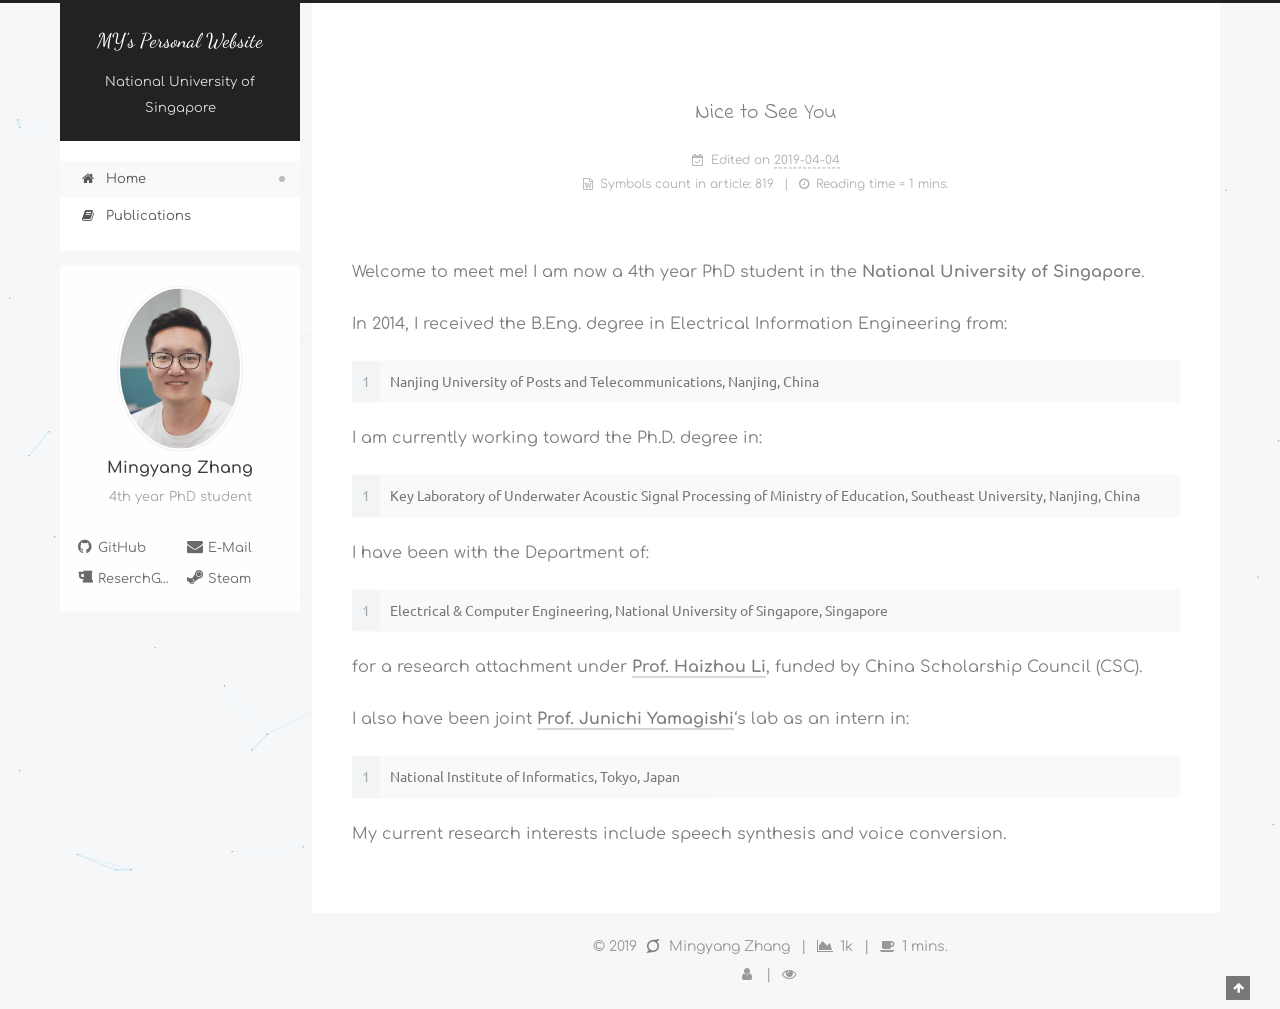
==== index.html @ e7b86629 "Site updated: 2019-04-04 10:46:39" ====
<!DOCTYPE html>












  


<html class="theme-next pisces use-motion" lang="en">
<head><meta name="generator" content="Hexo 3.8.0">
  <meta charset="UTF-8">
<meta http-equiv="X-UA-Compatible" content="IE=edge">
<meta name="viewport" content="width=device-width, initial-scale=1, maximum-scale=2">
<meta name="theme-color" content="#222">





















  
  
  
  

  
    
    
  

  
    
      
    

    
  

  

  
    
      
    

    
  

  
    
      
    

    
  

  
    
    
    <link rel="stylesheet" href="//fonts.googleapis.com/css?family=Comfortaa:300,300italic,400,400italic,700,700italic|Indie Flower:300,300italic,400,400italic,700,700italic|Dancing Script:300,300italic,400,400italic,700,700italic|Ubuntu:300,300italic,400,400italic,700,700italic&subset=latin,latin-ext">
  






<link rel="stylesheet" href="/lib/font-awesome/css/font-awesome.min.css?v=4.6.2">

<link rel="stylesheet" href="/css/main.css?v=7.1.0">


  <link rel="apple-touch-icon" sizes="180x180" href="/images/apple-touch-icon.png?v=7.1.0">


  <link rel="icon" type="image/png" sizes="32x32" href="/images/favicon-32x32.png?v=7.1.0">


  <link rel="icon" type="image/png" sizes="16x16" href="/images/favicon-16x16.png?v=7.1.0">


  <link rel="mask-icon" href="/images/safari-pinned-tab.svg?v=7.1.0" color="#222">


  <link rel="manifest" href="/images/site.webmanifest">


  <meta name="msapplication-config" content="/images/browserconfig.xml">





<script id="hexo.configurations">
  var NexT = window.NexT || {};
  var CONFIG = {
    root: '/',
    scheme: 'Pisces',
    version: '7.1.0',
    sidebar: {"position":"left","display":"post","offset":12,"onmobile":false,"dimmer":false},
    back2top: true,
    back2top_sidebar: false,
    fancybox: false,
    fastclick: false,
    lazyload: false,
    tabs: true,
    motion: {"enable":true,"async":false,"transition":{"post_block":"fadeIn","post_header":"slideDownIn","post_body":"slideDownIn","coll_header":"slideLeftIn","sidebar":"slideUpIn"}},
    algolia: {
      applicationID: '',
      apiKey: '',
      indexName: '',
      hits: {"per_page":10},
      labels: {"input_placeholder":"Search for Posts","hits_empty":"We didn't find any results for the search: ${query}","hits_stats":"${hits} results found in ${time} ms"}
    }
  };
</script>


  




  <meta name="description" content="4th year PhD student">
<meta property="og:type" content="website">
<meta property="og:title" content="MY&#39;s Personal Website">
<meta property="og:url" content="http://yoursite.com/index.html">
<meta property="og:site_name" content="MY&#39;s Personal Website">
<meta property="og:description" content="4th year PhD student">
<meta property="og:locale" content="en">
<meta name="twitter:card" content="summary">
<meta name="twitter:title" content="MY&#39;s Personal Website">
<meta name="twitter:description" content="4th year PhD student">





  
  
  <link rel="canonical" href="http://yoursite.com/">



<script id="page.configurations">
  CONFIG.page = {
    sidebar: "",
  };
</script>

  <title>MY's Personal Website</title>
  












  <noscript>
  <style>
  .use-motion .motion-element,
  .use-motion .brand,
  .use-motion .menu-item,
  .sidebar-inner,
  .use-motion .post-block,
  .use-motion .pagination,
  .use-motion .comments,
  .use-motion .post-header,
  .use-motion .post-body,
  .use-motion .collection-title { opacity: initial; }

  .use-motion .logo,
  .use-motion .site-title,
  .use-motion .site-subtitle {
    opacity: initial;
    top: initial;
  }

  .use-motion .logo-line-before i { left: initial; }
  .use-motion .logo-line-after i { right: initial; }
  </style>
</noscript>

</head>

<body itemscope itemtype="http://schema.org/WebPage" lang="en">

  
  
    
  

  <div class="container sidebar-position-left 
  page-home">
    <div class="headband"></div>

    <header id="header" class="header" itemscope itemtype="http://schema.org/WPHeader">
      <div class="header-inner"><div class="site-brand-wrapper">
  <div class="site-meta">
    

    <div class="custom-logo-site-title">
      <a href="/" class="brand" rel="start">
        <span class="logo-line-before"><i></i></span>
        <span class="site-title">MY's Personal Website</span>
        <span class="logo-line-after"><i></i></span>
      </a>
    </div>
    
      
        <p class="site-subtitle">National University of Singapore</p>
      
    
    
  </div>

  <div class="site-nav-toggle">
    <button aria-label="Toggle navigation bar">
      <span class="btn-bar"></span>
      <span class="btn-bar"></span>
      <span class="btn-bar"></span>
    </button>
  </div>
</div>



<nav class="site-nav">
  
    <ul id="menu" class="menu">
      
        
        
        
          
          <li class="menu-item menu-item-home menu-item-active">

    
    
    
      
    

    

    <a href="/" rel="section"><i class="menu-item-icon fa fa-fw fa-home"></i> <br>Home</a>

  </li>
        
        
        
          
          <li class="menu-item menu-item-publications">

    
    
    
      
    

    

    <a href="/publications/" rel="section"><i class="menu-item-icon fa fa-fw fa-book"></i> <br>Publications</a>

  </li>

      
      
    </ul>
  

  

  
</nav>



  



</div>
    </header>

    


    <main id="main" class="main">
      <div class="main-inner">
        <div class="content-wrap">
          
            

          
          <div id="content" class="content">
            
  <section id="posts" class="posts-expand">
    
      

  

  
  
  

  

  <article class="post post-type-normal" itemscope itemtype="http://schema.org/Article">
  
  
  
  <div class="post-block">
    <link itemprop="mainEntityOfPage" href="http://yoursite.com/2019/04/03/hello-world/">

    <span hidden itemprop="author" itemscope itemtype="http://schema.org/Person">
      <meta itemprop="name" content="Mingyang Zhang">
      <meta itemprop="description" content="4th year PhD student">
      <meta itemprop="image" content="/uploads/photo_zhang_mingyang.jpg">
    </span>

    <span hidden itemprop="publisher" itemscope itemtype="http://schema.org/Organization">
      <meta itemprop="name" content="MY's Personal Website">
    </span>

    
      <header class="post-header">

        
        
          <h1 class="post-title" itemprop="name headline">
                
                
                <a href="/2019/04/03/hello-world/" class="post-title-link" itemprop="url">Nice to See You</a>
              
            
          </h1>
        

        <div class="post-meta">
          <span class="post-time">

            
            
            

            

            
              

              
                

                <span class="post-meta-item-icon">
                  <i class="fa fa-calendar-check-o"></i>
                </span>
                
                  <span class="post-meta-item-text">Edited on</span>
                
                <time title="Modified: 2019-04-04 09:35:59" itemprop="dateModified" datetime="2019-04-04T09:35:59+08:00">2019-04-04</time>
              
            
          </span>

          

          
            
            
          

          
          

          

          
            <div class="post-symbolscount">
              

              
                <span class="post-meta-item-icon">
                  <i class="fa fa-file-word-o"></i>
                </span>
                
                  <span class="post-meta-item-text">Symbols count in article: </span>
                
                <span title="Symbols count in article">819</span>
              

              
                <span class="post-meta-divider">|</span>
              

              
                <span class="post-meta-item-icon">
                  <i class="fa fa-clock-o"></i>
                </span>
                
                  <span class="post-meta-item-text">Reading time &asymp;</span>
                
                <span title="Reading time">1 mins.</span>
              
            </div>
          

          

        </div>
      </header>
    

    
    
    
    <div class="post-body" itemprop="articleBody">

      
      

      
        
          
            <p>Welcome to meet me! I am now a 4th year PhD student in the <strong>National University of Singapore</strong>.</p>
<p>In 2014, I received the B.Eng. degree in Electrical Information Engineering from:<br><figure class="highlight bash"><table><tr><td class="gutter"><pre><span class="line">1</span><br></pre></td><td class="code"><pre><span class="line">Nanjing University of Posts and Telecommunications, Nanjing, China</span><br></pre></td></tr></table></figure></p>
<p>I am currently working toward the Ph.D. degree in:<br><figure class="highlight bash"><table><tr><td class="gutter"><pre><span class="line">1</span><br></pre></td><td class="code"><pre><span class="line">Key Laboratory of Underwater Acoustic Signal Processing of Ministry of Education, Southeast University, Nanjing, China</span><br></pre></td></tr></table></figure></p>
<p>I have been with the Department of:<br><figure class="highlight bash"><table><tr><td class="gutter"><pre><span class="line">1</span><br></pre></td><td class="code"><pre><span class="line">Electrical &amp; Computer Engineering, National University of Singapore, Singapore</span><br></pre></td></tr></table></figure></p>
<p>for a research attachment under <a href="http://www.colips.org/~eleliha/" target="_blank" rel="noopener"><strong>Prof. Haizhou Li</strong></a>, funded by China Scholarship Council (CSC).</p>
<p>I also have been joint <a href="https://researchmap.jp/read0205283" target="_blank" rel="noopener"><strong>Prof. Junichi Yamagishi</strong></a>‘s lab as an intern in:<br><figure class="highlight bash"><table><tr><td class="gutter"><pre><span class="line">1</span><br></pre></td><td class="code"><pre><span class="line">National Institute of Informatics, Tokyo, Japan</span><br></pre></td></tr></table></figure></p>
<p>My current research interests include speech synthesis and voice conversion.</p>

          
        
      
    </div>

    

    
    
    

    

    
      
    
    

    

    <footer class="post-footer">
      

      

      

      
      
        <div class="post-eof"></div>
      
    </footer>
  </div>
  
  
  
  </article>


    
  </section>

  


          </div>
          

        </div>
        
          
  
  <div class="sidebar-toggle">
    <div class="sidebar-toggle-line-wrap">
      <span class="sidebar-toggle-line sidebar-toggle-line-first"></span>
      <span class="sidebar-toggle-line sidebar-toggle-line-middle"></span>
      <span class="sidebar-toggle-line sidebar-toggle-line-last"></span>
    </div>
  </div>

  <aside id="sidebar" class="sidebar">
    <div class="sidebar-inner">

      

      

      <div class="site-overview-wrap sidebar-panel sidebar-panel-active">
        <div class="site-overview">
          <div class="site-author motion-element" itemprop="author" itemscope itemtype="http://schema.org/Person">
            
              <img class="site-author-image" itemprop="image" src="/uploads/photo_zhang_mingyang.jpg" alt="Mingyang Zhang">
            
              <p class="site-author-name" itemprop="name">Mingyang Zhang</p>
              <div class="site-description motion-element" itemprop="description">4th year PhD student</div>
          </div>

          

          

          

          
            <div class="links-of-author motion-element">
              
                <span class="links-of-author-item">
                  
                  
                    
                  
                  
                    
                  
                  <a href="https://github.com/ArkhamImp" title="GitHub &rarr; https://github.com/ArkhamImp" rel="noopener" target="_blank"><i class="fa fa-fw fa-github"></i>GitHub</a>
                </span>
              
                <span class="links-of-author-item">
                  
                  
                    
                  
                  
                    
                  
                  <a href="mailto:mingyang.zhang@u.nus.edu" title="E-Mail &rarr; mailto:mingyang.zhang@u.nus.edu" rel="noopener" target="_blank"><i class="fa fa-fw fa-envelope"></i>E-Mail</a>
                </span>
              
                <span class="links-of-author-item">
                  
                  
                    
                  
                  
                    
                  
                  <a href="https://www.researchgate.net/profile/Mingyang_Zhang13" title="ReserchGate &rarr; https://www.researchgate.net/profile/Mingyang_Zhang13" rel="noopener" target="_blank"><i class="fa fa-fw fa-beer"></i>ReserchGate</a>
                </span>
              
                <span class="links-of-author-item">
                  
                  
                    
                  
                  
                    
                  
                  <a href="https://steamcommunity.com/id/miyaca" title="Steam &rarr; https://steamcommunity.com/id/miyaca" rel="noopener" target="_blank"><i class="fa fa-fw fa-steam"></i>Steam</a>
                </span>
              
            </div>
          

          

          
          

          
            
          
          

        </div>
      </div>

      

      

    </div>
  </aside>
  


        
      </div>
    </main>

    <footer id="footer" class="footer">
      <div class="footer-inner">
        <div class="copyright">&copy; <span itemprop="copyrightYear">2019</span>
  <span class="with-love" id="animate">
    <i class="fa fa-superpowers"></i>
  </span>
  <span class="author" itemprop="copyrightHolder">Mingyang Zhang</span>

  
    <span class="post-meta-divider">|</span>
    <span class="post-meta-item-icon">
      <i class="fa fa-area-chart"></i>
    </span>
    
    <span title="Symbols count total">1k</span>
  

  
    <span class="post-meta-divider">|</span>
    <span class="post-meta-item-icon">
      <i class="fa fa-coffee"></i>
    </span>
    
    <span title="Reading time total">1 mins.</span>
  
</div>









        
<div class="busuanzi-count">
  <script async src="https://busuanzi.ibruce.info/busuanzi/2.3/busuanzi.pure.mini.js"></script>

  
    <span class="post-meta-item-icon">
      <i class="fa fa-user"></i>
    </span>
    <span class="site-uv" title="Total Visitors">
      <span class="busuanzi-value" id="busuanzi_value_site_uv"></span>
    </span>
  

  
    <span class="post-meta-divider">|</span>
  

  
    <span class="post-meta-item-icon">
      <i class="fa fa-eye"></i>
    </span>
    <span class="site-pv" title="Total Views">
      <span class="busuanzi-value" id="busuanzi_value_site_pv"></span>
    </span>
  
</div>









        
      </div>
    </footer>

    
      <div class="back-to-top">
        <i class="fa fa-arrow-up"></i>
        
      </div>
    

    

    

    
  </div>

  

<script>
  if (Object.prototype.toString.call(window.Promise) !== '[object Function]') {
    window.Promise = null;
  }
</script>














  
    
    
  
  <script color="18,180,255" opacity="0.5" zindex="-1" count="99" src="/lib/canvas-nest/canvas-nest.min.js"></script>













  
  <script src="/lib/jquery/index.js?v=2.1.3"></script>

  
  <script src="/lib/velocity/velocity.min.js?v=1.2.1"></script>

  
  <script src="/lib/velocity/velocity.ui.min.js?v=1.2.1"></script>


  


  <script src="/js/utils.js?v=7.1.0"></script>

  <script src="/js/motion.js?v=7.1.0"></script>



  
  


  <script src="/js/affix.js?v=7.1.0"></script>

  <script src="/js/schemes/pisces.js?v=7.1.0"></script>



  

  


  <script src="/js/next-boot.js?v=7.1.0"></script>


  

  

  

  



  




  

  

  

  

  

  

  

  

  

  

  

  

  

  

</body>
</html>
---- css/main.css ----
/* normalize.css v8.0.1 | MIT License | github.com/necolas/normalize.css */
html {
  line-height: 1.15; /* 1 */
  -webkit-text-size-adjust: 100%; /* 2 */
}
body {
  margin: 0;
}
main {
  display: block;
}
h1 {
  font-size: 2em;
  margin: 0.67em 0;
}
hr {
  box-sizing: content-box; /* 1 */
  height: 0; /* 1 */
  overflow: visible; /* 2 */
}
pre {
  font-family: monospace, monospace; /* 1 */
  font-size: 1em; /* 2 */
}
a {
  background-color: transparent;
}
abbr[title] {
  border-bottom: none; /* 1 */
  text-decoration: underline; /* 2 */
  text-decoration: underline dotted; /* 2 */
}
b,
strong {
  font-weight: bolder;
}
code,
kbd,
samp {
  font-family: monospace, monospace; /* 1 */
  font-size: 1em; /* 2 */
}
small {
  font-size: 80%;
}
sub,
sup {
  font-size: 75%;
  line-height: 0;
  position: relative;
  vertical-align: baseline;
}
sub {
  bottom: -0.25em;
}
sup {
  top: -0.5em;
}
img {
  border-style: none;
}
button,
input,
optgroup,
select,
textarea {
  font-family: inherit; /* 1 */
  font-size: 100%; /* 1 */
  line-height: 1.15; /* 1 */
  margin: 0; /* 2 */
}
button,
input {
/* 1 */
  overflow: visible;
}
button,
select {
/* 1 */
  text-transform: none;
}
button,
[type="button"],
[type="reset"],
[type="submit"] {
  -webkit-appearance: button;
}
button::-moz-focus-inner,
[type="button"]::-moz-focus-inner,
[type="reset"]::-moz-focus-inner,
[type="submit"]::-moz-focus-inner {
  border-style: none;
  padding: 0;
}
button:-moz-focusring,
[type="button"]:-moz-focusring,
[type="reset"]:-moz-focusring,
[type="submit"]:-moz-focusring {
  outline: 1px dotted ButtonText;
}
fieldset {
  padding: 0.35em 0.75em 0.625em;
}
legend {
  box-sizing: border-box; /* 1 */
  color: inherit; /* 2 */
  display: table; /* 1 */
  max-width: 100%; /* 1 */
  padding: 0; /* 3 */
  white-space: normal; /* 1 */
}
progress {
  vertical-align: baseline;
}
textarea {
  overflow: auto;
}
[type="checkbox"],
[type="radio"] {
  box-sizing: border-box; /* 1 */
  padding: 0; /* 2 */
}
[type="number"]::-webkit-inner-spin-button,
[type="number"]::-webkit-outer-spin-button {
  height: auto;
}
[type="search"] {
  -webkit-appearance: textfield; /* 1 */
  outline-offset: -2px; /* 2 */
}
[type="search"]::-webkit-search-decoration {
  -webkit-appearance: none;
}
::-webkit-file-upload-button {
  -webkit-appearance: button; /* 1 */
  font: inherit; /* 2 */
}
details {
  display: block;
}
summary {
  display: list-item;
}
template {
  display: none;
}
[hidden] {
  display: none;
}
::selection {
  background: #262a30;
  color: #fff;
}
body {
  position: relative;
  font-family: 'Comfortaa', "PingFang SC", "Microsoft YaHei", sans-serif;
  font-size: 14px;
  line-height: 2;
  color: #555;
  background: #f5f7f9;
}
@media (max-width: 991px) {
  body {
    padding-right: 0 !important;
  }
}
@media (min-width: 1200px) {
  body {
    font-size: 16px;
  }
}
h1,
h2,
h3,
h4,
h5,
h6 {
  margin: 20px 0 15px;
  padding: 0;
  font-weight: bold;
  line-height: 1.5;
  font-family: 'Indie Flower', 'Comfortaa', "PingFang SC", "Microsoft YaHei", sans-serif;
}
h1 {
  font-size: 22px;
}
h1 code {
  font-size: 1em;
}
@media (max-width: 767px) {
  h1 {
    font-size: 18px;
  }
  h1 code {
    font-size: 1em;
  }
}
h2 {
  font-size: 20px;
}
h2 code {
  font-size: 1em;
}
@media (max-width: 767px) {
  h2 {
    font-size: 16px;
  }
  h2 code {
    font-size: 1em;
  }
}
h3 {
  font-size: 18px;
}
h3 code {
  font-size: 1em;
}
@media (max-width: 767px) {
  h3 {
    font-size: 14px;
  }
  h3 code {
    font-size: 1em;
  }
}
h4 {
  font-size: 16px;
}
h4 code {
  font-size: 1em;
}
@media (max-width: 767px) {
  h4 {
    font-size: 12px;
  }
  h4 code {
    font-size: 1em;
  }
}
h5 {
  font-size: 14px;
}
h5 code {
  font-size: 1em;
}
@media (max-width: 767px) {
  h5 {
    font-size: 10px;
  }
  h5 code {
    font-size: 1em;
  }
}
h6 {
  font-size: 12px;
}
h6 code {
  font-size: 1em;
}
@media (max-width: 767px) {
  h6 {
    font-size: 8px;
  }
  h6 code {
    font-size: 1em;
  }
}
p {
  margin: 0 0 20px 0;
}
a,
span.exturl {
  overflow-wrap: break-word;
  word-wrap: break-word;
  background-color: transparent;
  color: #555;
  text-decoration: none;
  outline: none;
  border-bottom: 1px solid #999;
  cursor: pointer;
}
a:hover,
span.exturl:hover {
  color: #222;
  border-bottom-color: #222;
}
video {
  max-width: 100%;
  display: block;
  margin-left: auto;
  margin-right: auto;
}
img {
  display: block;
  margin: auto;
  max-width: 100%;
  height: auto;
}
hr {
  margin: 40px 0;
  height: 3px;
  border: none;
  background-color: #ddd;
  background-image: repeating-linear-gradient(-45deg, #fff, #fff 4px, transparent 4px, transparent 8px);
}
blockquote {
  margin: 0;
  padding: 0 15px;
  color: #666;
  border-left: 4px solid #ddd;
}
blockquote cite::before {
  content: "-";
  padding: 0 5px;
}
dt {
  font-weight: 700;
}
dd {
  margin: 0;
  padding: 0;
}
kbd {
  border: 1px solid #ccc;
  border-radius: 0.2em;
  box-shadow: 0.1em 0.1em 0.2em rgba(0,0,0,0.1);
  background-color: #f9f9f9;
  font-family: inherit;
  background-image: linear-gradient(top, #eee, #fff, #eee);
  padding: 0.1em 0.3em;
  white-space: nowrap;
}
.text-left {
  text-align: left;
}
.text-center {
  text-align: center;
}
.text-right {
  text-align: right;
}
.text-justify {
  text-align: justify;
}
.text-nowrap {
  white-space: nowrap;
}
.text-lowercase {
  text-transform: lowercase;
}
.text-uppercase {
  text-transform: uppercase;
}
.text-capitalize {
  text-transform: capitalize;
}
.center-block {
  display: block;
  margin-left: auto;
  margin-right: auto;
}
.clearfix:before,
.clearfix:after {
  content: " ";
  display: table;
}
.clearfix:after {
  clear: both;
}
.pullquote {
  width: 45%;
}
.pullquote.left {
  float: left;
  margin-left: 5px;
  margin-right: 10px;
}
.pullquote.right {
  float: right;
  margin-left: 10px;
  margin-right: 5px;
}
.affix {
  position: fixed;
}
.translation {
  margin-top: -20px;
  font-size: 14px;
  color: #999;
}
.scrollbar-measure {
  width: 100px;
  height: 100px;
  overflow: scroll;
  position: absolute;
  top: -9999px;
}
.use-motion .motion-element {
  opacity: 0;
}
.table-container {
  margin: 20px 0;
  overflow: auto;
  -webkit-overflow-scrolling: touch;
}
table {
  width: 100%;
  border-collapse: collapse;
  border-spacing: 0;
  font-size: 14px;
}
table > tbody > tr:nth-of-type(odd) {
  background-color: #f9f9f9;
}
table > tbody > tr:hover {
  background-color: #f5f5f5;
}
caption,
th,
td {
  padding: 8px;
  text-align: left;
  vertical-align: middle;
  font-weight: normal;
}
th,
td {
  border: 1px solid #ddd;
  border-bottom: 3px solid #ddd;
}
th {
  padding-bottom: 10px;
  font-weight: 700;
}
td {
  border-bottom-width: 1px;
}
html,
body {
  height: 100%;
}
.container {
  position: relative;
}
.header-inner {
  margin: 0 auto;
  padding: 100px 0 70px;
  width: calc(100% - 20px);
}
@media (min-width: 1200px) {
  .container .header-inner {
    width: 1160px;
  }
}
@media (min-width: 1600px) {
  .container .header-inner {
    width: 73%;
  }
}
.main-inner {
  margin: 0 auto;
  width: calc(100% - 20px);
}
@media (min-width: 1200px) {
  .container .main-inner {
    width: 1160px;
  }
}
@media (min-width: 1600px) {
  .container .main-inner {
    width: 73%;
  }
}
.footer {
  padding: 20px 0;
}
.footer-inner {
  box-sizing: border-box;
  margin: 0px auto;
  width: calc(100% - 20px);
}
@media (min-width: 1200px) {
  .container .footer-inner {
    width: 1160px;
  }
}
@media (min-width: 1600px) {
  .container .footer-inner {
    width: 73%;
  }
}
pre,
.highlight {
  overflow: auto;
  margin: 20px 0;
  padding: 0;
  font-size: 14px;
  color: #4d4d4c;
  background: #f7f7f7;
  line-height: 1.6;
}
pre,
code {
  font-family: 'Ubuntu', consolas, Menlo, "PingFang SC", "Microsoft YaHei", monospace;
}
code {
  overflow-wrap: break-word;
  word-wrap: break-word;
  padding: 2px 4px;
  color: #555;
  background: #eee;
  border-radius: 3px;
  font-size: 14px;
}
pre {
  padding: 10px;
}
pre code {
  padding: 0;
  color: #4d4d4c;
  background: none;
  text-shadow: none;
}
.highlight {
  border-radius: 1px;
}
.highlight pre {
  border: none;
  margin: 0;
  padding: 10px 0;
}
.highlight table {
  margin: 0;
  width: auto;
  border: none;
}
.highlight td {
  border: none;
  padding: 0;
}
.highlight figcaption {
  font-size: 1em;
  color: #4d4d4c;
  line-height: 1em;
  margin-bottom: 1em;
  margin: 0em;
  padding: 0.5em;
  background: #eee;
  border-bottom: 1px solid #e9e9e9;
}
.highlight figcaption:before,
.highlight figcaption:after {
  content: " ";
  display: table;
}
.highlight figcaption:after {
  clear: both;
}
.highlight figcaption a {
  float: right;
  color: #4d4d4c;
}
.highlight figcaption a:hover {
  border-bottom-color: #4d4d4c;
}
.highlight .gutter pre {
  padding-left: 10px;
  padding-right: 10px;
  color: #869194;
  text-align: right;
  background-color: #eff2f3;
}
.highlight .code pre {
  width: 100%;
  padding-left: 10px;
  padding-right: 10px;
  background-color: #f7f7f7;
}
.highlight .line {
  height: 20px;
}
.gutter {
  -webkit-user-select: none;
  -moz-user-select: none;
  -ms-user-select: none;
  user-select: none;
}
.gist table {
  width: auto;
}
.gist table td {
  border: none;
}
pre .deletion {
  background: #fdd;
}
pre .addition {
  background: #dfd;
}
pre .meta {
  color: #8959a8;
}
pre .comment {
  color: #8e908c;
}
pre .variable,
pre .attribute,
pre .tag,
pre .name,
pre .regexp,
pre .ruby .constant,
pre .xml .tag .title,
pre .xml .pi,
pre .xml .doctype,
pre .html .doctype,
pre .css .id,
pre .css .class,
pre .css .pseudo {
  color: #c82829;
}
pre .number,
pre .preprocessor,
pre .built_in,
pre .builtin-name,
pre .literal,
pre .params,
pre .constant,
pre .command {
  color: #f5871f;
}
pre .ruby .class .title,
pre .css .rules .attribute,
pre .string,
pre .symbol,
pre .value,
pre .inheritance,
pre .header,
pre .ruby .symbol,
pre .xml .cdata,
pre .special,
pre .formula {
  color: #718c00;
}
pre .title,
pre .css .hexcolor {
  color: #3e999f;
}
pre .function,
pre .python .decorator,
pre .python .title,
pre .ruby .function .title,
pre .ruby .title .keyword,
pre .perl .sub,
pre .javascript .title,
pre .coffeescript .title {
  color: #4271ae;
}
pre .keyword,
pre .javascript .function {
  color: #8959a8;
}
.posts-expand .post-body img.full-image {
  border: none;
}
.blockquote-center,
.page-home .post-type-quote blockquote,
.page-post-detail .post-type-quote blockquote {
  position: relative;
  margin: 40px 0;
  padding: 0;
  border-left: none;
  text-align: center;
}
.blockquote-center::before,
.page-home .post-type-quote blockquote::before,
.page-post-detail .post-type-quote blockquote::before,
.blockquote-center::after,
.page-home .post-type-quote blockquote::after,
.page-post-detail .post-type-quote blockquote::after {
  position: absolute;
  content: ' ';
  display: block;
  width: 100%;
  height: 24px;
  opacity: 0.2;
  background-repeat: no-repeat;
  background-position: 0 -6px;
  background-size: 22px 22px;
}
.blockquote-center::before,
.page-home .post-type-quote blockquote::before,
.page-post-detail .post-type-quote blockquote::before {
  top: -20px;
  background-image: url("../images/quote-l.svg");
  border-top: 1px solid #ccc;
}
.blockquote-center::after,
.page-home .post-type-quote blockquote::after,
.page-post-detail .post-type-quote blockquote::after {
  bottom: -20px;
  background-image: url("../images/quote-r.svg");
  border-bottom: 1px solid #ccc;
  background-position: 100% 8px;
}
.blockquote-center p,
.page-home .post-type-quote blockquote p,
.page-post-detail .post-type-quote blockquote p,
.blockquote-center div,
.page-home .post-type-quote blockquote div,
.page-post-detail .post-type-quote blockquote div {
  text-align: center;
}
.post .post-body .group-picture img {
  box-sizing: border-box;
  padding: 0 3px;
  border: none;
}
.post .group-picture-row {
  overflow: hidden;
  margin-top: 6px;
}
.post .group-picture-row:first-child {
  margin-top: 0;
}
.post .group-picture-column {
  float: left;
}
.page-post-detail .post-body .group-picture-column {
  float: none;
  margin-top: 10px;
  width: auto !important;
}
.page-post-detail .post-body .group-picture-column img {
  margin: 0 auto;
}
.page-archive .group-picture-container {
  overflow: hidden;
}
.page-archive .group-picture-row {
  float: left;
}
.page-archive .group-picture-row:first-child {
  margin-top: 6px;
}
.page-archive .group-picture-column {
  max-width: 150px;
  max-height: 150px;
}
.post-body .label {
  display: inline;
  padding: 0 2px;
}
.post-body .label.default {
  background-color: #f0f0f0;
}
.post-body .label.primary {
  background-color: #efe6f7;
}
.post-body .label.info {
  background-color: #e5f2f8;
}
.post-body .label.success {
  background-color: #e7f4e9;
}
.post-body .label.warning {
  background-color: #fcf6e1;
}
.post-body .label.danger {
  background-color: #fae8eb;
}
.post-body .note {
  position: relative;
  padding: 15px;
  margin-bottom: 20px;
  border: 1px solid #eee;
  border-left-width: 5px;
  border-radius: 3px;
}
.post-body .note h2,
.post-body .note h3,
.post-body .note h4,
.post-body .note h5,
.post-body .note h6 {
  margin-top: 0;
  margin-bottom: 0;
  border-bottom: initial;
  padding-top: 0 !important;
}
.post-body .note p:first-child,
.post-body .note ul:first-child,
.post-body .note ol:first-child,
.post-body .note table:first-child,
.post-body .note pre:first-child,
.post-body .note blockquote:first-child {
  margin-top: 0;
}
.post-body .note p:last-child,
.post-body .note ul:last-child,
.post-body .note ol:last-child,
.post-body .note table:last-child,
.post-body .note pre:last-child,
.post-body .note blockquote:last-child {
  margin-bottom: 0;
}
.post-body .note.default {
  border-left-color: #777;
}
.post-body .note.default h2,
.post-body .note.default h3,
.post-body .note.default h4,
.post-body .note.default h5,
.post-body .note.default h6 {
  color: #777;
}
.post-body .note.primary {
  border-left-color: #6f42c1;
}
.post-body .note.primary h2,
.post-body .note.primary h3,
.post-body .note.primary h4,
.post-body .note.primary h5,
.post-body .note.primary h6 {
  color: #6f42c1;
}
.post-body .note.info {
  border-left-color: #428bca;
}
.post-body .note.info h2,
.post-body .note.info h3,
.post-body .note.info h4,
.post-body .note.info h5,
.post-body .note.info h6 {
  color: #428bca;
}
.post-body .note.success {
  border-left-color: #5cb85c;
}
.post-body .note.success h2,
.post-body .note.success h3,
.post-body .note.success h4,
.post-body .note.success h5,
.post-body .note.success h6 {
  color: #5cb85c;
}
.post-body .note.warning {
  border-left-color: #f0ad4e;
}
.post-body .note.warning h2,
.post-body .note.warning h3,
.post-body .note.warning h4,
.post-body .note.warning h5,
.post-body .note.warning h6 {
  color: #f0ad4e;
}
.post-body .note.danger {
  border-left-color: #d9534f;
}
.post-body .note.danger h2,
.post-body .note.danger h3,
.post-body .note.danger h4,
.post-body .note.danger h5,
.post-body .note.danger h6 {
  color: #d9534f;
}
.post-body .tabs {
  position: relative;
  display: block;
  margin-bottom: 20px;
  padding-top: 10px;
}
.post-body .tabs ul.nav-tabs {
  margin: 0;
  padding: 0;
  display: flex;
  margin-bottom: -1px;
}
@media (max-width: 413px) {
  .post-body .tabs ul.nav-tabs {
    display: block;
    margin-bottom: 5px;
  }
}
.post-body .tabs ul.nav-tabs li.tab {
  list-style-type: none !important;
  margin: 0 0.25em 0 0;
  border-top: 3px solid transparent;
  border-left: 1px solid transparent;
  border-right: 1px solid transparent;
}
@media (max-width: 413px) {
  .post-body .tabs ul.nav-tabs li.tab {
    margin: initial;
    border-top: 1px solid transparent;
    border-left: 3px solid transparent;
    border-right: 1px solid transparent;
    border-bottom: 1px solid transparent;
  }
}
.post-body .tabs ul.nav-tabs li.tab a {
  outline: 0;
  border-bottom: initial;
  display: block;
  line-height: 1.8em;
  padding: 0.25em 0.75em;
  transition-duration: 0.2s;
  transition-timing-function: ease-out;
  transition-delay: 0s;
}
.post-body .tabs ul.nav-tabs li.tab a i {
  width: 1.285714285714286em;
}
.post-body .tabs ul.nav-tabs li.tab.active {
  border-top: 3px solid #fc6423;
  border-left: 1px solid #ddd;
  border-right: 1px solid #ddd;
  background-color: #fff;
}
@media (max-width: 413px) {
  .post-body .tabs ul.nav-tabs li.tab.active {
    border-top: 1px solid #ddd;
    border-left: 3px solid #fc6423;
    border-right: 1px solid #ddd;
    border-bottom: 1px solid #ddd;
  }
}
.post-body .tabs ul.nav-tabs li.tab.active a {
  cursor: default;
  color: #555;
}
.post-body .tabs .tab-content {
  background-color: #fff;
}
.post-body .tabs .tab-content .tab-pane {
  border: 1px solid #ddd;
  padding: 20px 20px 0 20px;
}
.post-body .tabs .tab-content .tab-pane:not(.active) {
  display: none;
}
.post-body .tabs .tab-content .tab-pane.active {
  display: block;
}
.btn {
  display: inline-block;
  padding: 0 20px;
  font-size: 14px;
  color: #555;
  background: #fff;
  border: 2px solid #555;
  text-decoration: none;
  border-radius: 2px;
  transition-property: background-color;
  transition-duration: 0.2s;
  transition-timing-function: ease-in-out;
  transition-delay: 0s;
  line-height: 2;
}
.btn:hover {
  border-color: #222;
  color: #fff;
  background: #222;
}
.btn +.btn {
  margin: 0 0 8px 8px;
}
.btn .fa-fw {
  width: 1.285714285714286em;
  text-align: left;
}
.btn-bar {
  display: block;
  width: 22px;
  height: 2px;
  background: #555;
  border-radius: 1px;
}
.btn-bar+.btn-bar {
  margin-top: 4px;
}
.pagination {
  margin: 120px 0 40px;
  text-align: center;
  border-top: 1px solid #eee;
}
.page-number-basic,
.pagination .prev,
.pagination .next,
.pagination .page-number,
.pagination .space {
  display: inline-block;
  position: relative;
  top: -1px;
  margin: 0 10px;
  padding: 0 11px;
}
@media (max-width: 767px) {
  .page-number-basic,
  .pagination .prev,
  .pagination .next,
  .pagination .page-number,
  .pagination .space {
    margin: 0 5px;
  }
}
.pagination .prev,
.pagination .next,
.pagination .page-number {
  border-bottom: 0;
  border-top: 1px solid #eee;
  transition-property: border-color;
  transition-duration: 0.2s;
  transition-timing-function: ease-in-out;
  transition-delay: 0s;
}
.pagination .prev:hover,
.pagination .next:hover,
.pagination .page-number:hover {
  border-top-color: #222;
}
.pagination .space {
  padding: 0;
  margin: 0;
}
.pagination .prev {
  margin-left: 0;
}
.pagination .next {
  margin-right: 0;
}
.pagination .page-number.current {
  color: #fff;
  background: #ccc;
  border-top-color: #ccc;
}
@media (max-width: 767px) {
  .pagination {
    border-top: none;
  }
  .pagination .prev,
  .pagination .next,
  .pagination .page-number {
    margin-bottom: 10px;
    border-top: 0;
    border-bottom: 1px solid #eee;
    padding: 0 10px;
  }
  .pagination .prev:hover,
  .pagination .next:hover,
  .pagination .page-number:hover {
    border-bottom-color: #222;
  }
}
.comments {
  margin: 60px 20px 0;
}
.back-to-top {
  box-sizing: border-box;
  position: fixed;
  bottom: -100px;
  right: 30px;
  z-index: 1050;
  padding: 0 6px;
  width: 24px;
  background: #222;
  font-size: 12px;
  opacity: 0.6;
  color: #fff;
  cursor: pointer;
  text-align: center;
  transition-property: bottom;
  transition-duration: 0.2s;
  transition-timing-function: ease-in-out;
  transition-delay: 0s;
}
.back-to-top.back-to-top-on {
  bottom: 30px;
}
.back-to-top:hover {
  color: #fc6423;
}
.header {
  background: transparent;
}
.header-inner {
  position: relative;
}
.headband {
  height: 3px;
  background: #222;
}
.site-meta {
  margin: 0;
  text-align: center;
}
@media (max-width: 767px) {
  .site-meta {
    text-align: center;
  }
}
.brand {
  position: relative;
  display: inline-block;
  padding: 0 40px;
  color: #fff;
  background: #222;
  border-bottom: none;
}
.brand:hover {
  color: #fff;
}
.logo {
  display: inline-block;
  margin-right: 5px;
  line-height: 36px;
  vertical-align: top;
}
.site-title {
  display: inline-block;
  vertical-align: top;
  line-height: 36px;
  font-size: 20px;
  font-weight: normal;
  font-family: 'Dancing Script', 'Comfortaa', "PingFang SC", "Microsoft YaHei", sans-serif;
}
.site-subtitle {
  margin-top: 10px;
  font-size: 13px;
  color: #ddd;
}
.use-motion .brand {
  opacity: 0;
}
.use-motion .logo,
.use-motion .site-title,
.use-motion .site-subtitle,
.use-motion .custom-logo-image {
  opacity: 0;
  position: relative;
  top: -10px;
}
.site-nav-toggle {
  display: none;
  position: absolute;
  top: 10px;
  left: 10px;
}
@media (max-width: 767px) {
  .site-nav-toggle {
    display: block;
  }
}
.site-nav-toggle button {
  margin-top: 2px;
  padding: 9px 10px;
  background: transparent;
  border: none;
}
@media (max-width: 767px) {
  .site-nav {
    display: none;
    margin: 0 -10px;
    padding: 0 10px;
    clear: both;
    border-top: 1px solid #ddd;
  }
}
@media (min-width: 768px) and (max-width: 991px) {
  .site-nav {
    display: block !important;
  }
}
@media (min-width: 992px) {
  .site-nav {
    display: block !important;
  }
}
.menu {
  margin-top: 20px;
  padding-left: 0;
  text-align: center;
}
.menu .menu-item {
  display: inline-block;
  margin: 0 10px;
  list-style: none;
}
@media (max-width: 767px) {
  .menu .menu-item {
    margin-top: 10px;
  }
}
.menu .menu-item a,
.menu .menu-item span.exturl {
  display: block;
  font-size: 13px;
  line-height: inherit;
  border-bottom: 1px solid transparent;
  transition-property: border-color;
  transition-duration: 0.2s;
  transition-timing-function: ease-in-out;
  transition-delay: 0s;
}
.menu .menu-item a:hover,
.menu .menu-item span.exturl:hover {
  border-bottom-color: #222;
}
.menu .menu-item .fa {
  margin-right: 5px;
}
.use-motion .menu-item {
  opacity: 0;
}
.post-body {
  overflow-wrap: break-word;
  word-wrap: break-word;
  font-family: 'Comfortaa', "PingFang SC", "Microsoft YaHei", sans-serif;
}
.post-body span.exturl .fa {
  font-size: 14px;
  margin-left: 4px;
}
.post-body .fancybox img {
  display: block !important;
  margin: 0 auto;
  cursor: pointer;
  cursor: zoom-in;
}
.post-body .image-caption,
.post-body .figure .caption {
  margin: -20px auto 15px;
  text-align: center;
  font-size: 14px;
  color: #999;
  font-weight: bold;
  line-height: 1;
}
.post-sticky-flag {
  display: inline-block;
  font-size: 16px;
  transform: rotate(30deg);
}
.use-motion .post-block,
.use-motion .pagination,
.use-motion .comments {
  opacity: 0;
}
.use-motion .post-header {
  opacity: 0;
}
.use-motion .post-body {
  opacity: 0;
}
.use-motion .collection-title {
  opacity: 0;
}
.posts-expand {
  padding-top: 40px;
}
@media (max-width: 767px) {
  .posts-expand {
    margin: 0 20px;
  }
  .post-body pre .gutter pre {
    padding-right: 10px;
  }
  .post-body .highlight {
    margin-left: 0px;
    margin-right: 0px;
    padding: 0;
  }
  .post-body .highlight .gutter pre {
    padding-right: 10px;
  }
}
@media (min-width: 992px) {
  .posts-expand .post-body {
    text-align: justify;
  }
}
@media (max-width: 991px) {
  .posts-expand .post-body {
    text-align: justify;
  }
}
.posts-expand .post-body h2,
.posts-expand .post-body h3,
.posts-expand .post-body h4,
.posts-expand .post-body h5,
.posts-expand .post-body h6 {
  padding-top: 10px;
}
.posts-expand .post-body h2 .header-anchor,
.posts-expand .post-body h3 .header-anchor,
.posts-expand .post-body h4 .header-anchor,
.posts-expand .post-body h5 .header-anchor,
.posts-expand .post-body h6 .header-anchor {
  float: right;
  margin-left: 10px;
  color: #ccc;
  border-bottom-style: none;
  visibility: hidden;
}
.posts-expand .post-body h2 .header-anchor:hover,
.posts-expand .post-body h3 .header-anchor:hover,
.posts-expand .post-body h4 .header-anchor:hover,
.posts-expand .post-body h5 .header-anchor:hover,
.posts-expand .post-body h6 .header-anchor:hover {
  color: inherit;
}
.posts-expand .post-body h2:hover .header-anchor,
.posts-expand .post-body h3:hover .header-anchor,
.posts-expand .post-body h4:hover .header-anchor,
.posts-expand .post-body h5:hover .header-anchor,
.posts-expand .post-body h6:hover .header-anchor {
  visibility: visible;
}
.posts-expand .post-body img {
  box-sizing: border-box;
  margin: 0 auto 25px;
  padding: 3px;
  border: 1px solid #ddd;
}
@media (max-width: 767px) {
  .posts-collapse {
    margin: 0 20px;
  }
  .posts-collapse .post-title,
  .posts-collapse .post-meta {
    display: block;
    width: auto;
    text-align: left;
  }
}
.posts-collapse {
  position: relative;
  z-index: 1010;
  margin-left: 55px;
}
.posts-collapse::after {
  content: " ";
  position: absolute;
  top: 20px;
  left: 0;
  margin-left: -2px;
  width: 4px;
  height: 100%;
  background: #f5f5f5;
  z-index: -1;
}
@media (max-width: 767px) {
  .posts-collapse {
    margin: 0 20px;
  }
}
.posts-collapse .collection-title {
  position: relative;
  margin: 60px 0;
}
.posts-collapse .collection-title h1,
.posts-collapse .collection-title h2 {
  margin-left: 20px;
}
.posts-collapse .collection-title small {
  color: #bbb;
  margin-left: 5px;
}
.posts-collapse .collection-title::before {
  content: " ";
  position: absolute;
  left: 0;
  top: 50%;
  margin-left: -4px;
  margin-top: -4px;
  width: 8px;
  height: 8px;
  background: #bbb;
  border-radius: 50%;
}
.posts-collapse .post {
  margin: 30px 0;
}
.posts-collapse .post-header {
  position: relative;
  transition-duration: 0.2s;
  transition-timing-function: ease-in-out;
  transition-delay: 0s;
  transition-property: border;
  border-bottom: 1px dashed #ccc;
}
.posts-collapse .post-header::before {
  content: " ";
  position: absolute;
  left: 0;
  top: 12px;
  width: 6px;
  height: 6px;
  margin-left: -4px;
  background: #bbb;
  border-radius: 50%;
  border: 1px solid #fff;
  transition-duration: 0.2s;
  transition-timing-function: ease-in-out;
  transition-delay: 0s;
  transition-property: background;
}
.posts-collapse .post-header:hover {
  border-bottom-color: #666;
}
.posts-collapse .post-header:hover::before {
  background: #222;
}
.posts-collapse .post-meta {
  position: absolute;
  font-size: 12px;
  left: 20px;
  top: 5px;
}
.posts-collapse .post-comments-count {
  display: none;
}
.posts-collapse .post-title {
  margin-left: 60px;
  font-size: 16px;
  font-weight: normal;
  line-height: inherit;
}
.posts-collapse .post-title::after {
  margin-left: 3px;
  opacity: 0.6;
}
.posts-collapse .post-title a,
.posts-collapse .post-title span.exturl {
  color: #666;
  border-bottom: none;
}
.page-home .post-type-quote .post-header,
.page-post-detail .post-type-quote .post-header,
.page-home .post-type-quote .post-tags,
.page-post-detail .post-type-quote .post-tags {
  display: none;
}
.posts-expand .post-title {
  overflow-wrap: break-word;
  word-wrap: break-word;
  text-align: center;
  font-weight: 400;
}
.posts-expand .post-title-link {
  display: inline-block;
  position: relative;
  color: #555;
  border-bottom: none;
  line-height: 1.2;
  vertical-align: top;
}
.posts-expand .post-title-link::before {
  content: "";
  position: absolute;
  width: 100%;
  height: 2px;
  bottom: 0;
  left: 0;
  background-color: #000;
  visibility: hidden;
  transform: scaleX(0);
  transition-duration: 0.2s;
  transition-timing-function: ease-in-out;
  transition-delay: 0s;
}
.posts-expand .post-title-link:hover::before {
  visibility: visible;
  transform: scaleX(1);
}
.posts-expand .post-title-link .fa {
  font-size: 20px;
  margin-left: 5px;
}
.posts-expand .post-meta {
  margin: 3px 0 60px 0;
  color: #999;
  font-family: 'Comfortaa', "PingFang SC", "Microsoft YaHei", sans-serif;
  font-size: 12px;
  text-align: center;
}
.posts-expand .post-meta .post-category-list {
  display: inline-block;
  margin: 0;
  padding: 3px;
}
.posts-expand .post-meta .post-category-list-link {
  color: #999;
}
.posts-expand .post-meta .post-description {
  font-size: 14px;
  margin-top: 2px;
}
.posts-expand .post-meta time {
  border-bottom: 1px dashed #999;
  cursor: help;
}
.post-meta-divider {
  margin: 0 0.5em;
}
.post-meta-item-icon {
  margin-right: 3px;
}
@media (min-width: 768px) and (max-width: 991px) {
  .post-meta-item-icon {
    display: inline-block;
  }
}
@media (max-width: 767px) {
  .post-meta-item-icon {
    display: inline-block;
  }
}
@media (min-width: 768px) and (max-width: 991px) {
  .post-meta-item-text {
    display: none;
  }
}
@media (max-width: 767px) {
  .post-meta-item-text {
    display: none;
  }
}
.post-button {
  margin-top: 40px;
}
.posts-expand .post-tags {
  margin-top: 40px;
  text-align: center;
}
.posts-expand .post-tags a {
  display: inline-block;
  margin-right: 10px;
  font-size: 13px;
}
.post-nav {
  display: table;
  margin-top: 15px;
  width: 100%;
  border-top: 1px solid #eee;
}
.post-nav-divider {
  display: table-cell;
  width: 10%;
}
.post-nav-item {
  display: table-cell;
  padding: 10px 0 0 0;
  width: 45%;
  vertical-align: top;
}
.post-nav-item a {
  position: relative;
  display: block;
  line-height: 25px;
  font-size: 14px;
  color: #555;
  border-bottom: none;
}
.post-nav-item a:hover {
  color: #222;
  border-bottom: none;
}
.post-nav-item a:active {
  top: 2px;
}
.post-nav-item .fa {
  font-size: 12px;
  margin-right: 5px;
}
.post-nav-next a {
  padding-left: 5px;
}
.post-nav-prev {
  text-align: right;
}
.post-nav-prev a {
  padding-right: 5px;
}
.post-nav-prev .fa {
  margin-left: 5px;
}
.posts-expand .post-eof {
  margin: 80px auto 60px;
  width: 8%;
  height: 1px;
  background: #ccc;
  text-align: center;
}
.post:last-child .post-eof {
  display: none;
}
.post-gallery {
  display: table;
  table-layout: fixed;
  width: 100%;
  border-collapse: separate;
}
.post-gallery-row {
  display: table-row;
}
.post-gallery .post-gallery-img {
  display: table-cell;
  text-align: center;
  vertical-align: middle;
  border: none;
}
.post-gallery .post-gallery-img img {
  max-width: 100%;
  max-height: 100%;
  border: none;
}
.fancybox-close,
.fancybox-close:hover {
  border: none;
}
.rtl.post-body p,
.rtl.post-body a,
.rtl.post-body h1,
.rtl.post-body h2,
.rtl.post-body h3,
.rtl.post-body h4,
.rtl.post-body h5,
.rtl.post-body h6,
.rtl.post-body li,
.rtl.post-body ul,
.rtl.post-body ol {
  direction: rtl;
  font-family: UKIJ Ekran;
}
.rtl.post-title {
  font-family: UKIJ Ekran;
}
.sidebar {
  position: fixed;
  right: 0;
  top: 0;
  bottom: 0;
  width: 0;
  z-index: 1040;
  box-shadow: inset 0 2px 6px #000;
  background: #222;
}
.sidebar a,
.sidebar span.exturl {
  color: #999;
  border-bottom-color: #555;
}
.sidebar a:hover,
.sidebar span.exturl:hover {
  color: #eee;
  border-bottom-color: #eee;
}
@media (max-width: 991px) {
  .sidebar {
    display: none;
  }
}
.sidebar-inner {
  position: relative;
  padding: 20px 10px;
  color: #999;
  text-align: center;
}
.site-overview-wrap {
  overflow: hidden;
}
.site-overview {
  overflow-y: auto;
  overflow-x: hidden;
}
.cc-license {
  margin-top: 10px;
  text-align: center;
}
.cc-license .cc-opacity {
  opacity: 0.7;
  border-bottom: none;
}
.cc-license .cc-opacity:hover {
  opacity: 0.9;
}
.cc-license img {
  display: inline-block;
}
.sidebar-toggle {
  position: fixed;
  right: 30px;
  bottom: 45px;
  width: 14px;
  height: 14px;
  padding: 5px;
  background: #222;
  line-height: 0;
  z-index: 1050;
  cursor: pointer;
}
.sidebar-toggle:hover .sidebar-toggle-line {
  background: #fc6423;
}
@media (max-width: 991px) {
  .sidebar-toggle {
    display: none;
  }
}
.sidebar-toggle-line {
  position: relative;
  display: inline-block;
  vertical-align: top;
  height: 2px;
  width: 100%;
  background: #fff;
  margin-top: 3px;
}
.sidebar-toggle-line:first-child {
  margin-top: 0;
}
.site-author-image {
  display: block;
  margin: 0 auto;
  padding: 2px;
  max-width: 120px;
  height: auto;
  border: 1px solid #eee;
  opacity: 1;
}
.site-author-image {
  border-radius: 100%;
}
.site-author-name {
  margin: 0;
  text-align: center;
  color: #222;
  font-weight: 600;
}
.site-description {
  margin-top: 0;
  text-align: center;
  font-size: 13px;
  color: #999;
}
.links-of-author {
  margin-top: 20px;
}
.links-of-author a,
.links-of-author span.exturl {
  display: inline-block;
  vertical-align: middle;
  margin-right: 10px;
  margin-bottom: 10px;
  border-bottom-color: #555;
  font-size: 13px;
}
.links-of-author a:before,
.links-of-author span.exturl:before {
  display: inline-block;
  vertical-align: middle;
  margin-right: 3px;
  content: " ";
  width: 4px;
  height: 4px;
  border-radius: 50%;
  background: #88dafe;
}
.feed-link,
.chat {
  margin-top: 10px;
}
.feed-link a,
.chat a {
  display: inline-block;
  padding: 0 15px;
  color: #fc6423;
  border: 1px solid #fc6423 !important;
  border-radius: 4px;
}
.feed-link a i,
.chat a i {
  color: #fc6423;
  font-size: 14px;
}
.feed-link a:hover,
.chat a:hover {
  color: #fff;
  background: #fc6423;
}
.feed-link a:hover i,
.chat a:hover i {
  color: #fff;
}
.links-of-blogroll {
  margin-top: 10px;
  font-size: 13px;
}
.links-of-blogroll-title {
  margin-top: 0;
  font-size: 14px;
  font-weight: 600;
}
.links-of-blogroll-list {
  margin: 0;
  padding: 0;
  list-style: none;
}
.links-of-blogroll-item {
  padding: 2px 10px;
}
.links-of-blogroll-item a,
.links-of-blogroll-item span.exturl {
  max-width: 280px;
  box-sizing: border-box;
  display: inline-block;
  overflow: hidden;
  white-space: nowrap;
  text-overflow: ellipsis;
}
.sidebar-nav {
  margin: 0 0 20px;
  padding-left: 0;
}
.sidebar-nav li {
  display: inline-block;
  cursor: pointer;
  border-bottom: 1px solid transparent;
  font-size: 14px;
  color: #555;
}
.sidebar-nav li:hover {
  color: #fc6423;
}
.page-post-detail .sidebar-nav-toc {
  padding: 0 5px;
}
.page-post-detail .sidebar-nav-overview {
  margin-left: 10px;
}
.sidebar-nav .sidebar-nav-active {
  color: #fc6423;
  border-bottom-color: #fc6423;
}
.sidebar-nav .sidebar-nav-active:hover {
  color: #fc6423;
}
.sidebar-panel {
  display: none;
}
.sidebar-panel-active {
  display: block;
}
.post-toc-empty {
  font-size: 14px;
  color: #666;
}
.post-toc-wrap {
  overflow: hidden;
}
.post-toc {
  overflow: auto;
}
.post-toc ol {
  margin: 0;
  padding: 0 2px 5px 10px;
  text-align: left;
  list-style: none;
  font-size: 14px;
}
.post-toc ol > ol {
  padding-left: 0;
}
.post-toc ol a {
  transition-duration: 0.2s;
  transition-timing-function: ease-in-out;
  transition-delay: 0s;
  transition-property: all;
  color: #666;
  border-bottom-color: #ccc;
}
.post-toc ol a:hover {
  color: #000;
  border-bottom-color: #000;
}
.post-toc .nav-item {
  overflow: hidden;
  text-overflow: ellipsis;
  white-space: nowrap;
  line-height: 1.8;
}
.post-toc .nav .nav-child {
  display: none;
}
.post-toc .nav .active > .nav-child {
  display: block;
}
.post-toc .nav .active-current > .nav-child {
  display: block;
}
.post-toc .nav .active-current > .nav-child > .nav-item {
  display: block;
}
.post-toc .nav .active > a {
  color: #fc6423;
  border-bottom-color: #fc6423;
}
.post-toc .nav .active-current > a {
  color: #fc6423;
}
.post-toc .nav .active-current > a:hover {
  color: #fc6423;
}
.footer {
  font-size: 14px;
  color: #999;
}
.footer img {
  border: none;
}
.footer-inner {
  text-align: center;
}
#animate {
  animation: iconAnimate 1.33s ease-in-out infinite;
}
.with-love {
  display: inline-block;
  margin: 0 5px;
  color: #808080;
}
.powered-by,
.theme-info {
  display: inline-block;
}
@-moz-keyframes iconAnimate {
  0%, 100% {
    transform: scale(1);
  }
  10%, 30% {
    transform: scale(0.9);
  }
  20%, 40%, 60%, 80% {
    transform: scale(1.1);
  }
  50%, 70% {
    transform: scale(1.1);
  }
}
@-webkit-keyframes iconAnimate {
  0%, 100% {
    transform: scale(1);
  }
  10%, 30% {
    transform: scale(0.9);
  }
  20%, 40%, 60%, 80% {
    transform: scale(1.1);
  }
  50%, 70% {
    transform: scale(1.1);
  }
}
@-o-keyframes iconAnimate {
  0%, 100% {
    transform: scale(1);
  }
  10%, 30% {
    transform: scale(0.9);
  }
  20%, 40%, 60%, 80% {
    transform: scale(1.1);
  }
  50%, 70% {
    transform: scale(1.1);
  }
}
@keyframes iconAnimate {
  0%, 100% {
    transform: scale(1);
  }
  10%, 30% {
    transform: scale(0.9);
  }
  20%, 40%, 60%, 80% {
    transform: scale(1.1);
  }
  50%, 70% {
    transform: scale(1.1);
  }
}
.local-search-pop-overlay {
  position: fixed;
  width: 100%;
  height: 100%;
  top: 0;
  left: 0;
  z-index: 2080;
  background-color: rgba(0,0,0,0.3);
}
.local-search-popup {
  display: none;
  position: fixed;
  top: 10%;
  left: 50%;
  margin-left: -350px;
  width: 700px;
  height: 80%;
  padding: 0;
  background: #fff;
  color: #333;
  z-index: 9999;
  border-radius: 5px;
}
@media (max-width: 767px) {
  .local-search-popup {
    padding: 0;
    top: 0;
    left: 0;
    margin: 0;
    width: 100%;
    height: 100%;
    border-radius: 0;
  }
}
.local-search-popup ul.search-result-list {
  padding: 0;
  margin: 0 5px;
}
.local-search-popup p.search-result {
  border-bottom: 1px dashed #ccc;
  padding: 5px 0;
}
.local-search-popup a.search-result-title {
  font-weight: bold;
  font-size: 16px;
}
.local-search-popup .search-keyword {
  border-bottom: 1px dashed #f00;
  font-weight: bold;
  color: #f00;
}
.local-search-popup .local-search-header {
  padding: 5px;
  height: 36px;
  background: #f5f5f5;
  border-top-left-radius: 5px;
  border-top-right-radius: 5px;
}
.local-search-popup #local-search-result {
  overflow: auto;
  position: relative;
  padding: 5px 25px;
  height: calc(100% - 55px);
}
.local-search-popup .local-search-input-wrapper {
  display: inline-block;
  width: calc(100% - 90px);
  height: 36px;
  line-height: 36px;
  padding: 0 5px;
}
.local-search-popup .local-search-input-wrapper input {
  padding: 8px 0;
  height: 20px;
  display: block;
  width: 100%;
  outline: none;
  border: none;
  background: transparent;
  vertical-align: middle;
}
.local-search-popup .search-icon,
.local-search-popup .popup-btn-close {
  display: inline-block;
  font-size: 18px;
  color: #999;
  height: 36px;
  width: 18px;
  padding-left: 10px;
  padding-right: 10px;
}
.local-search-popup .search-icon {
  float: left;
}
.local-search-popup .popup-btn-close {
  border-left: 1px solid #eee;
  float: right;
  cursor: pointer;
}
.local-search-popup #no-result {
  position: absolute;
  left: 50%;
  top: 50%;
  transform: translate(-50%, -50%);
  color: #ccc;
}
.page-archive .archive-page-counter {
  position: relative;
  top: 3px;
  left: 20px;
}
@media (max-width: 767px) {
  .page-archive .archive-page-counter {
    top: 5px;
  }
}
.page-archive .posts-collapse .archive-move-on {
  position: absolute;
  top: 11px;
  left: 0;
  margin-left: -6px;
  width: 10px;
  height: 10px;
  opacity: 0.5;
  background: #555;
  border: 1px solid #fff;
  border-radius: 50%;
}
.page-archive .fa-external-link {
  font-size: 15px;
  margin-left: 5px;
}
.category-all-page .category-all-title {
  text-align: center;
}
.category-all-page .category-all {
  margin-top: 20px;
}
.category-all-page .category-list {
  margin: 0;
  padding: 0;
  list-style: none;
}
.category-all-page .category-list-item {
  margin: 5px 10px;
}
.category-all-page .category-list-count {
  color: #bbb;
}
.category-all-page .category-list-count:before {
  display: inline;
  content: " (";
}
.category-all-page .category-list-count:after {
  display: inline;
  content: ") ";
}
.category-all-page .category-list-child {
  padding-left: 10px;
}
#event-list {
  padding-left: 30px;
}
#event-list hr {
  margin: 20px 0 45px 0 !important;
  background: #222;
}
#event-list hr:after {
  display: inline-block;
  content: 'NOW';
  background: #222;
  color: #fff;
  font-weight: bold;
  text-align: right;
  padding: 0 5px;
}
#event-list li.event {
  margin: 20px 0px;
  background: #f9f9f9;
  padding-left: 10px;
  min-height: 40px;
}
#event-list li.event h2.event-summary {
  margin: 0;
  padding-bottom: 3px;
}
#event-list li.event h2.event-summary:before {
  display: inline-block;
  font-family: FontAwesome;
  font-size: 8px;
  content: '\f111';
  vertical-align: middle;
  margin-right: 25px;
  color: #bbb;
}
#event-list li.event span.event-relative-time {
  display: inline-block;
  font-size: 12px;
  font-weight: 400;
  padding-left: 12px;
  color: #bbb;
}
#event-list li.event span.event-details {
  display: block;
  color: #bbb;
  margin-left: 56px;
  padding-top: 3px;
  padding-bottom: 6px;
  text-indent: -24px;
  line-height: 18px;
}
#event-list li.event span.event-details:before {
  text-indent: 0;
  display: inline-block;
  width: 14px;
  font-family: FontAwesome;
  text-align: center;
  margin-right: 9px;
  color: #bbb;
}
#event-list li.event span.event-details.event-location:before {
  content: '\f041';
}
#event-list li.event span.event-details.event-duration:before {
  content: '\f017';
}
#event-list li.event-past {
  background: #fcfcfc;
  padding: 15px 0 15px 10px;
}
#event-list li.event-past > * {
  opacity: 0.9;
}
#event-list li.event-past h2.event-summary {
  color: #bbb;
}
#event-list li.event-past h2.event-summary:before {
  color: #dfdfdf;
}
#event-list li.event-now {
  background: #222;
  color: #fff;
  padding: 15px 0 15px 10px;
}
#event-list li.event-now h2.event-summary:before {
  transform: scale(1.2);
  color: #fff;
  animation: dot-flash 1s alternate infinite ease-in-out;
}
#event-list li.event-now * {
  color: #fff !important;
}
#event-list li.event-future {
  background: #222;
  color: #fff;
  padding: 15px 0 15px 10px;
}
#event-list li.event-future h2.event-summary:before {
  transform: scale(1.2);
  color: #fff;
  animation: dot-flash 1s alternate infinite ease-in-out;
}
#event-list li.event-future * {
  color: #fff !important;
}
@-moz-keyframes dot-flash {
  from {
    opacity: 1;
    transform: scale(1.1);
  }
  to {
    opacity: 0;
    transform: scale(1);
  }
}
@-webkit-keyframes dot-flash {
  from {
    opacity: 1;
    transform: scale(1.1);
  }
  to {
    opacity: 0;
    transform: scale(1);
  }
}
@-o-keyframes dot-flash {
  from {
    opacity: 1;
    transform: scale(1.1);
  }
  to {
    opacity: 0;
    transform: scale(1);
  }
}
@keyframes dot-flash {
  from {
    opacity: 1;
    transform: scale(1.1);
  }
  to {
    opacity: 0;
    transform: scale(1);
  }
}
.page-post-detail .sidebar-toggle-line {
  background: #fc6423;
}
.page-post-detail .comments {
  overflow: hidden;
}
ul.breadcrumb {
  list-style: none;
  margin: 1em 0;
  padding: 0 2em;
  text-align: center;
  font-size: 12px;
}
ul.breadcrumb li {
  display: inline;
}
ul.breadcrumb li+li:before {
  padding: 0.5em;
  font-weight: normal;
  content: "/\00a0";
}
ul.breadcrumb li+li:last-child {
  font-weight: bold;
}
.tag-cloud {
  text-align: center;
}
.tag-cloud a {
  display: inline-block;
  margin: 10px;
}
.tag-cloud a:hover {
  color: #222 !important;
}
.header {
  position: relative;
  margin: 0 auto;
  width: calc(100% - 20px);
}
@media (min-width: 1200px) {
  .header {
    width: 1160px;
  }
}
@media (min-width: 1600px) {
  .header {
    width: 73%;
  }
}
@media (max-width: 991px) {
  .header {
    width: auto;
  }
}
.header-inner {
  position: absolute;
  top: 0;
  overflow: hidden;
  padding: 0;
  width: 240px;
  background: #fff;
  box-shadow: initial;
  border-radius: initial;
}
@media (min-width: 1200px) {
  .container .header-inner {
    width: 240px;
  }
}
@media (max-width: 991px) {
  .header-inner {
    position: relative;
    width: auto;
    border-radius: initial;
  }
}
.main:before,
.main:after {
  content: " ";
  display: table;
}
.main:after {
  clear: both;
}
@media (max-width: 991px) {
  .container .main-inner {
    width: auto;
  }
}
.content-wrap {
  float: right;
  box-sizing: border-box;
  padding: 40px;
  width: calc(100% - 252px);
  background: #fff;
  min-height: 700px;
  box-shadow: initial;
  border-radius: initial;
}
@media (min-width: 768px) and (max-width: 991px) {
  .content-wrap {
    width: 100%;
    padding: 20px;
    border-radius: initial;
  }
}
@media (max-width: 767px) {
  .content-wrap {
    width: 100%;
    padding: 20px;
    min-height: auto;
    border-radius: initial;
  }
}
.sidebar {
  position: static;
  float: left;
  margin-left: -100%;
  width: 240px;
  background: #f5f7f9;
  box-shadow: none;
}
@media (max-width: 991px) {
  .sidebar {
    display: none;
  }
}
.sidebar-toggle {
  display: none;
}
.footer-inner {
  padding-left: 260px;
}
@media (max-width: 991px) {
  .footer-inner {
    width: auto;
    padding-left: 0 !important;
    padding-right: 0 !important;
  }
}
.sidebar-position-right .header-inner {
  right: 0;
}
.sidebar-position-right .content-wrap {
  float: left;
}
.sidebar-position-right .sidebar {
  float: right;
}
.sidebar-position-right .footer-inner {
  padding-left: 0;
  padding-right: 260px;
}
.site-brand-wrapper {
  position: relative;
}
.site-meta {
  padding: 20px 0;
  color: #fff;
  background: #222;
}
@media (max-width: 991px) {
  .site-meta {
    box-shadow: 0 0 16px rgba(0,0,0,0.5);
  }
}
.brand {
  padding: 0;
  background: none;
}
.brand:hover {
  color: #fff;
}
.site-subtitle {
  margin: 10px 10px 0;
  font-weight: initial;
}
.custom-logo-image {
  margin-top: 20px;
}
@media (max-width: 991px) {
  .custom-logo-image {
    display: none;
  }
}
.site-search form {
  display: none;
}
.site-nav {
  border-top: none;
}
@media (min-width: 768px) and (max-width: 991px) {
  .site-nav {
    display: none !important;
  }
}
@media (min-width: 768px) and (max-width: 991px) {
  .site-nav-on {
    display: block !important;
  }
}
.menu-item-active a,
.menu .menu-item a:hover,
.menu .menu-item span.exturl:hover {
  background: #f9f9f9;
  border-bottom-color: #fff;
}
.menu-item-active a:after,
.menu .menu-item a:hover:after,
.menu .menu-item span.exturl:hover:after {
  content: " ";
  position: absolute;
  top: 50%;
  margin-top: -3px;
  right: 15px;
  width: 6px;
  height: 6px;
  background-color: #bbb;
  border-radius: 50%;
}
.menu .menu-item {
  display: block;
  margin: 0;
}
.menu .menu-item a,
.menu .menu-item span.exturl {
  position: relative;
  box-sizing: border-box;
  padding: 5px 20px;
  text-align: left;
  line-height: inherit;
  transition-property: background-color;
  transition-duration: 0.2s;
  transition-timing-function: ease-in-out;
  transition-delay: 0s;
}
@media (hover: none) {
  .menu .menu-item a:hover,
  .menu .menu-item span.exturl:hover {
    background: none;
  }
}
.menu .menu-item .badge {
  display: inline-block;
  padding: 2px 5px;
  font-weight: 700;
  line-height: 1;
  color: #fff;
  text-align: center;
  white-space: nowrap;
  vertical-align: middle;
  background-color: #ccc;
  border-radius: 10px;
  float: right;
  margin: 0.35em 0 0 0;
  text-shadow: 1px 1px 0px rgba(0,0,0,0.1);
}
.menu .menu-item br {
  display: none;
}
.btn-bar {
  background-color: #fff;
}
.site-nav-toggle {
  left: 20px;
  top: 50%;
  transform: translateY(-50%);
}
@media (min-width: 768px) and (max-width: 991px) {
  .site-nav-toggle {
    display: block;
  }
}
.sub-menu {
  margin: 0;
  padding: 6px 0;
  background: #fff !important;
  border-bottom: 1px solid #ddd;
}
.sub-menu .menu-item {
  display: inline-block !important;
}
.sub-menu .menu-item a,
.sub-menu .menu-item span.exturl {
  padding: initial !important;
  margin: 5px 10px;
}
.sub-menu .menu-item a:hover,
.sub-menu .menu-item span.exturl:hover {
  background: initial !important;
  color: #fc6423;
}
.sub-menu .menu-item-active a {
  background: #fff !important;
  color: #fc6423;
  border-bottom-color: #fc6423;
}
.sub-menu .menu-item-active a:hover {
  background: #fff !important;
  border-bottom-color: #fc6423;
}
.sub-menu .menu-item-active a:after {
  content: initial;
}
.use-motion .sidebar .motion-element {
  opacity: 1;
}
.sidebar {
  right: auto;
  bottom: auto;
  -webkit-transform: none;
}
.sidebar a,
.sidebar span.exturl {
  color: #555;
}
.sidebar a:hover,
.sidebar span.exturl:hover {
  color: #222;
  border-bottom-color: #222;
}
.sidebar-inner {
  box-sizing: border-box;
  width: 240px;
  color: #555;
  background: #fff;
  box-shadow: initial;
  border-radius: initial;
  opacity: 0;
}
.sidebar-inner.affix {
  position: fixed;
  top: 12px;
}
.sidebar-inner.affix-bottom {
  position: absolute;
}
.site-overview {
  text-align: left;
}
.site-author:before,
.site-author:after {
  content: " ";
  display: table;
}
.site-author:after {
  clear: both;
}
.site-state-item {
  padding: 0 10px;
}
.feed-link,
.chat {
  border-top: 1px dotted #ccc;
  border-bottom: 1px dotted #ccc;
  text-align: center;
}
.feed-link a,
.chat a {
  display: block;
  color: #fc6423;
  border: none !important;
}
.feed-link a:hover,
.chat a:hover {
  background: none;
  color: #e34603;
}
.feed-link a:hover i,
.chat a:hover i {
  color: #e34603;
}
.links-of-author {
  display: flex;
  flex-wrap: wrap;
  justify-content: center;
}
.links-of-author span.exturl {
  font-size: 13px;
}
.links-of-author-item {
  margin: 5px 0 0;
  width: 50%;
}
.links-of-author-item a,
.links-of-author-item span.exturl {
  max-width: 216px;
  box-sizing: border-box;
  display: inline-block;
  margin-right: 0;
  margin-bottom: 0;
  padding: 0 5px;
  overflow: hidden;
  white-space: nowrap;
  text-overflow: ellipsis;
}
.links-of-author-item a:before,
.links-of-author-item span.exturl:before {
  display: none;
}
.links-of-author-item a,
.links-of-author-item span.exturl {
  border-bottom: none;
  text-decoration: underline;
}
.links-of-author-item a,
.links-of-author-item span.exturl {
  display: block;
  text-decoration: none;
}
.links-of-author-item a:hover,
.links-of-author-item span.exturl:hover {
  border-radius: 4px;
  background: #eee;
}
.links-of-author-item .fa {
  margin-right: 2px;
  font-size: 16px;
}
.links-of-author-item .fa-globe {
  font-size: 15px;
}
.links-of-blogroll {
  text-align: center;
  padding: 3px 0 0;
}
.links-of-blogroll-item {
  padding: 0;
}
.links-of-blogroll-inline:before,
.links-of-blogroll-inline:after {
  content: " ";
  display: table;
}
.links-of-blogroll-inline:after {
  clear: both;
}
.links-of-blogroll-inline .links-of-blogroll-item {
  margin: 5px 0 0;
  width: 50%;
  display: inline-block;
  width: unset;
}
.links-of-blogroll-inline .links-of-blogroll-item a,
.links-of-blogroll-inline .links-of-blogroll-item span.exturl {
  max-width: 216px;
  box-sizing: border-box;
  display: inline-block;
  margin-right: 0;
  margin-bottom: 0;
  padding: 0 5px;
  overflow: hidden;
  white-space: nowrap;
  text-overflow: ellipsis;
}
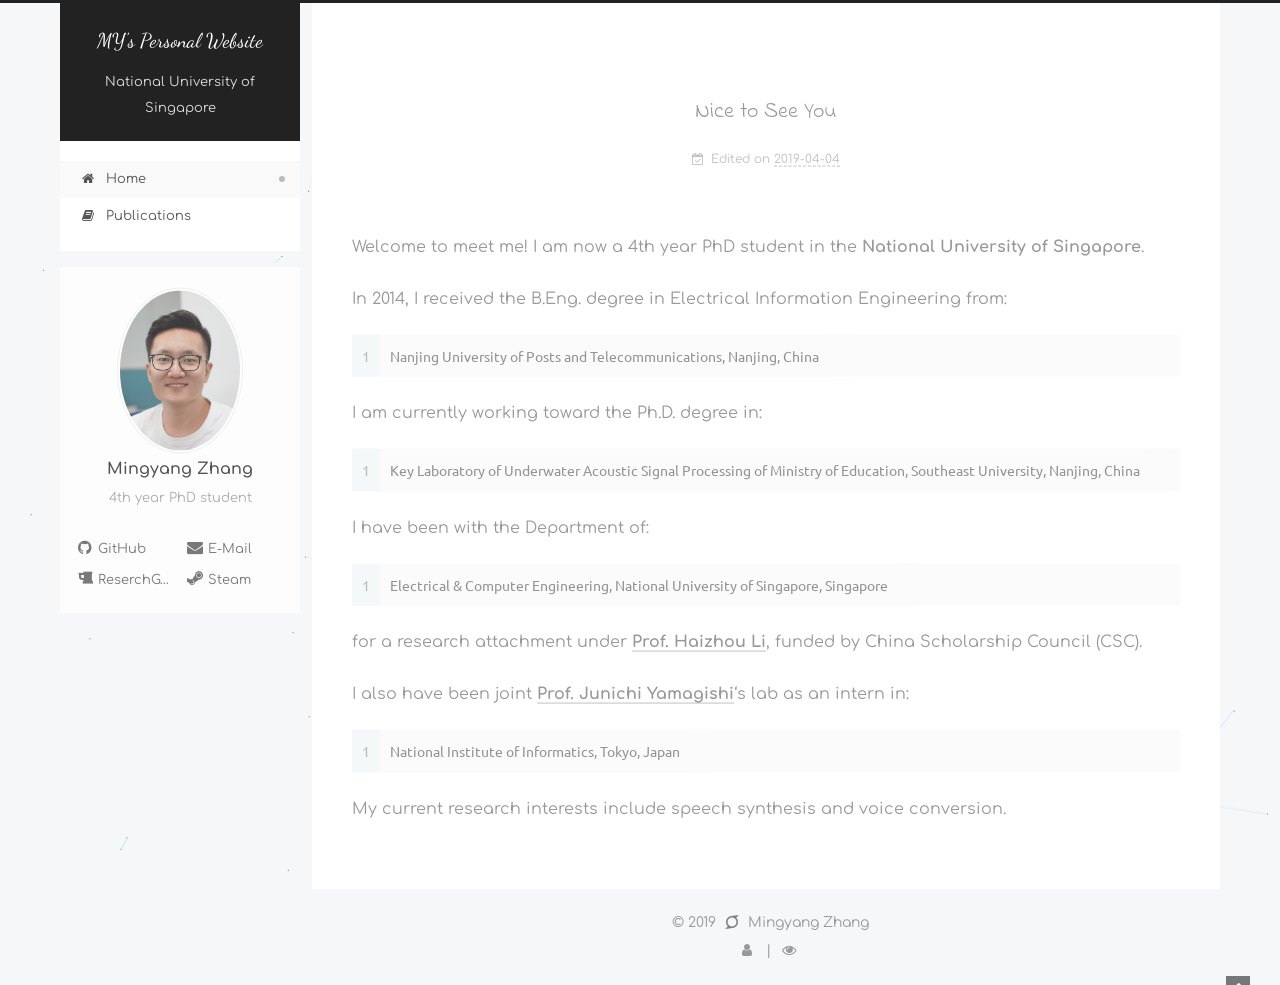
==== commit c6d6ebc8: "Site updated: 2019-04-04 11:06:27" ====
--- a/index.html
+++ b/index.html
@@ -406,34 +406,6 @@
           
 
           
-            <div class="post-symbolscount">
-              
-
-              
-                <span class="post-meta-item-icon">
-                  <i class="fa fa-file-word-o"></i>
-                </span>
-                
-                  <span class="post-meta-item-text">Symbols count in article: </span>
-                
-                <span title="Symbols count in article">819</span>
-              
-
-              
-                <span class="post-meta-divider">|</span>
-              
-
-              
-                <span class="post-meta-item-icon">
-                  <i class="fa fa-clock-o"></i>
-                </span>
-                
-                  <span class="post-meta-item-text">Reading time &asymp;</span>
-                
-                <span title="Reading time">1 mins.</span>
-              
-            </div>
-          
 
           
 
@@ -628,21 +600,7 @@
   <span class="author" itemprop="copyrightHolder">Mingyang Zhang</span>
 
   
-    <span class="post-meta-divider">|</span>
-    <span class="post-meta-item-icon">
-      <i class="fa fa-area-chart"></i>
-    </span>
-    
-    <span title="Symbols count total">1k</span>
-  
-
-  
-    <span class="post-meta-divider">|</span>
-    <span class="post-meta-item-icon">
-      <i class="fa fa-coffee"></i>
-    </span>
-    
-    <span title="Reading time total">1 mins.</span>
+
   
 </div>
 
--- a/css/main.css
+++ b/css/main.css
@@ -1498,6 +1498,9 @@
   border-bottom: 1px dashed #999;
   cursor: help;
 }
+.post-symbolscount {
+  display: inline-block;
+}
 .post-meta-divider {
   margin: 0 0.5em;
 }
@@ -1763,7 +1766,7 @@
   width: 4px;
   height: 4px;
   border-radius: 50%;
-  background: #88dafe;
+  background: #064781;
 }
 .feed-link,
 .chat {
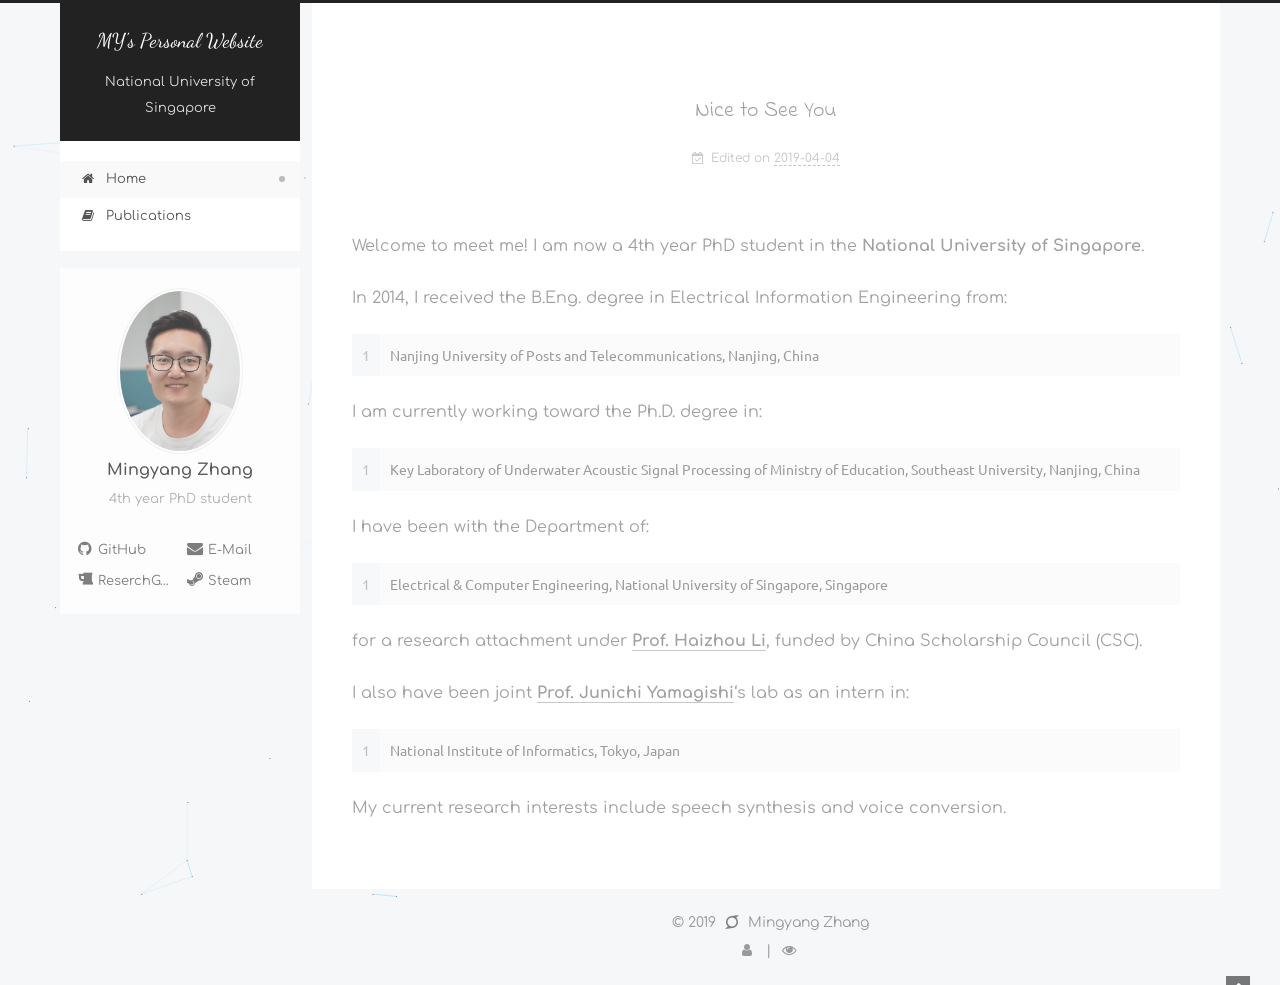
==== commit d6116cb2: "Site updated: 2019-04-05 13:29:12" ====
--- a/index.html
+++ b/index.html
@@ -147,7 +147,7 @@
   <meta name="description" content="4th year PhD student">
 <meta property="og:type" content="website">
 <meta property="og:title" content="MY&#39;s Personal Website">
-<meta property="og:url" content="http://yoursite.com/index.html">
+<meta property="og:url" content="http://arkhamimp.github.io/index.html">
 <meta property="og:site_name" content="MY&#39;s Personal Website">
 <meta property="og:description" content="4th year PhD student">
 <meta property="og:locale" content="en">
@@ -161,7 +161,7 @@
 
   
   
-  <link rel="canonical" href="http://yoursite.com/">
+  <link rel="canonical" href="http://arkhamimp.github.io/">
 
 
 
@@ -341,7 +341,7 @@
   
   
   <div class="post-block">
-    <link itemprop="mainEntityOfPage" href="http://yoursite.com/2019/04/03/hello-world/">
+    <link itemprop="mainEntityOfPage" href="http://arkhamimp.github.io/2019/04/03/hello-world/">
 
     <span hidden itemprop="author" itemscope itemtype="http://schema.org/Person">
       <meta itemprop="name" content="Mingyang Zhang">
--- a/css/main.css
+++ b/css/main.css
@@ -1766,7 +1766,7 @@
   width: 4px;
   height: 4px;
   border-radius: 50%;
-  background: #064781;
+  background: #b9fff1;
 }
 .feed-link,
 .chat {
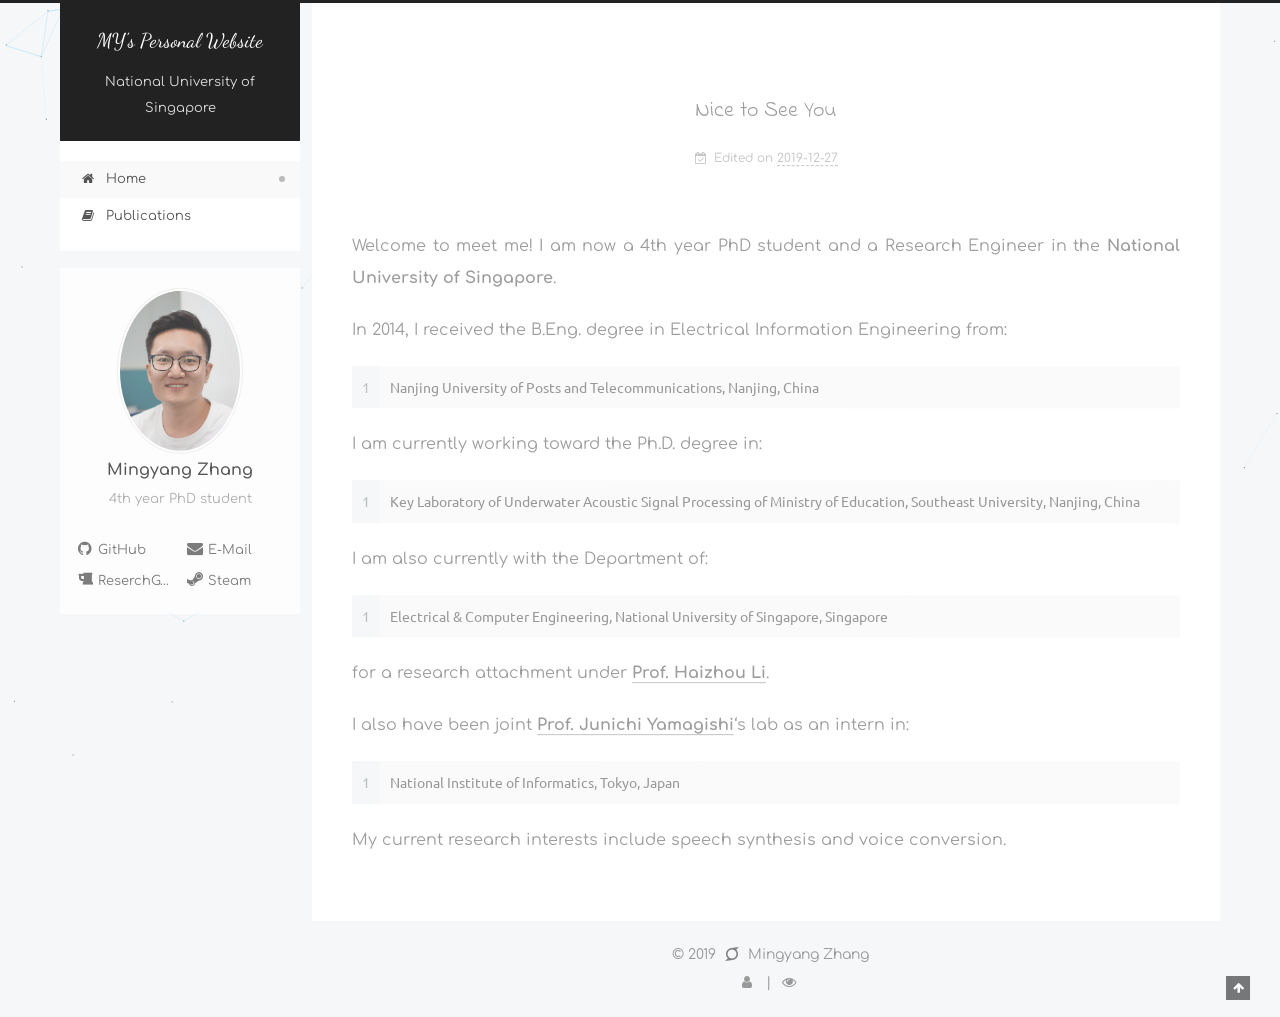
==== commit 5b8ca524: "Site updated: 2019-12-27 14:15:38" ====
--- a/index.html
+++ b/index.html
@@ -388,7 +388,7 @@
                 
                   <span class="post-meta-item-text">Edited on</span>
                 
-                <time title="Modified: 2019-04-04 09:35:59" itemprop="dateModified" datetime="2019-04-04T09:35:59+08:00">2019-04-04</time>
+                <time title="Modified: 2019-12-27 13:42:55" itemprop="dateModified" datetime="2019-12-27T13:42:55+08:00">2019-12-27</time>
               
             
           </span>
@@ -424,11 +424,11 @@
       
         
           
-            <p>Welcome to meet me! I am now a 4th year PhD student in the <strong>National University of Singapore</strong>.</p>
+            <p>Welcome to meet me! I am now a 4th year PhD student and a Research Engineer in the <strong>National University of Singapore</strong>.</p>
 <p>In 2014, I received the B.Eng. degree in Electrical Information Engineering from:<br><figure class="highlight bash"><table><tr><td class="gutter"><pre><span class="line">1</span><br></pre></td><td class="code"><pre><span class="line">Nanjing University of Posts and Telecommunications, Nanjing, China</span><br></pre></td></tr></table></figure></p>
 <p>I am currently working toward the Ph.D. degree in:<br><figure class="highlight bash"><table><tr><td class="gutter"><pre><span class="line">1</span><br></pre></td><td class="code"><pre><span class="line">Key Laboratory of Underwater Acoustic Signal Processing of Ministry of Education, Southeast University, Nanjing, China</span><br></pre></td></tr></table></figure></p>
-<p>I have been with the Department of:<br><figure class="highlight bash"><table><tr><td class="gutter"><pre><span class="line">1</span><br></pre></td><td class="code"><pre><span class="line">Electrical &amp; Computer Engineering, National University of Singapore, Singapore</span><br></pre></td></tr></table></figure></p>
-<p>for a research attachment under <a href="http://www.colips.org/~eleliha/" target="_blank" rel="noopener"><strong>Prof. Haizhou Li</strong></a>, funded by China Scholarship Council (CSC).</p>
+<p>I am also currently with the Department of:<br><figure class="highlight bash"><table><tr><td class="gutter"><pre><span class="line">1</span><br></pre></td><td class="code"><pre><span class="line">Electrical &amp; Computer Engineering, National University of Singapore, Singapore</span><br></pre></td></tr></table></figure></p>
+<p>for a research attachment under <a href="http://www.colips.org/~eleliha/" target="_blank" rel="noopener"><strong>Prof. Haizhou Li</strong></a>.</p>
 <p>I also have been joint <a href="https://researchmap.jp/read0205283" target="_blank" rel="noopener"><strong>Prof. Junichi Yamagishi</strong></a>‘s lab as an intern in:<br><figure class="highlight bash"><table><tr><td class="gutter"><pre><span class="line">1</span><br></pre></td><td class="code"><pre><span class="line">National Institute of Informatics, Tokyo, Japan</span><br></pre></td></tr></table></figure></p>
 <p>My current research interests include speech synthesis and voice conversion.</p>
 
--- a/css/main.css
+++ b/css/main.css
@@ -1766,7 +1766,7 @@
   width: 4px;
   height: 4px;
   border-radius: 50%;
-  background: #b9fff1;
+  background: #7cd606;
 }
 .feed-link,
 .chat {
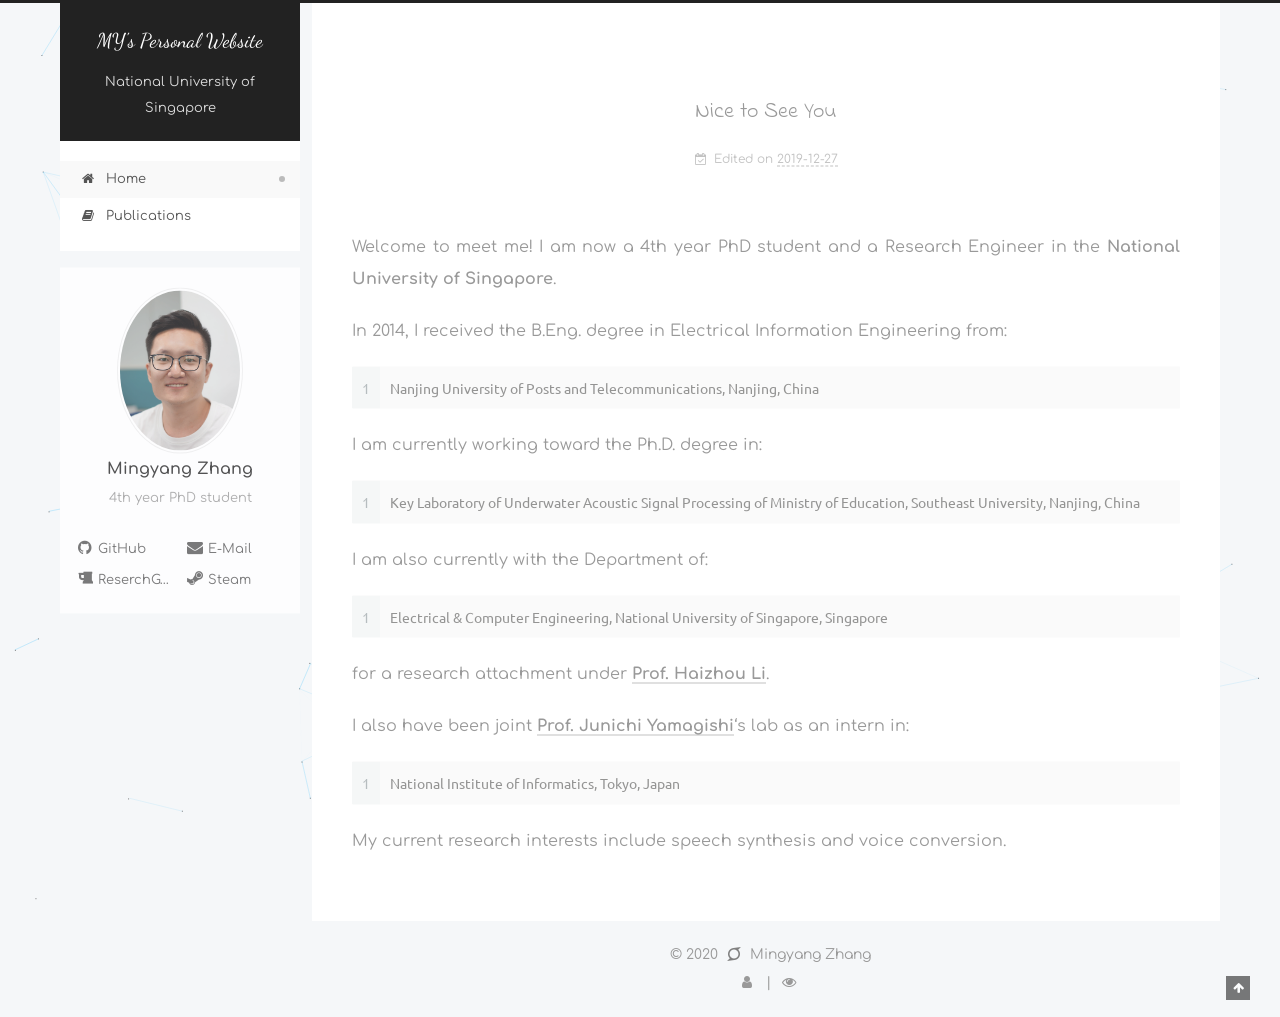
==== commit b2c93220: "Site updated: 2020-09-17 17:26:12" ====
--- a/index.html
+++ b/index.html
@@ -593,7 +593,7 @@
 
     <footer id="footer" class="footer">
       <div class="footer-inner">
-        <div class="copyright">&copy; <span itemprop="copyrightYear">2019</span>
+        <div class="copyright">&copy; <span itemprop="copyrightYear">2020</span>
   <span class="with-love" id="animate">
     <i class="fa fa-superpowers"></i>
   </span>
--- a/css/main.css
+++ b/css/main.css
@@ -1766,7 +1766,7 @@
   width: 4px;
   height: 4px;
   border-radius: 50%;
-  background: #7cd606;
+  background: #e3ffff;
 }
 .feed-link,
 .chat {
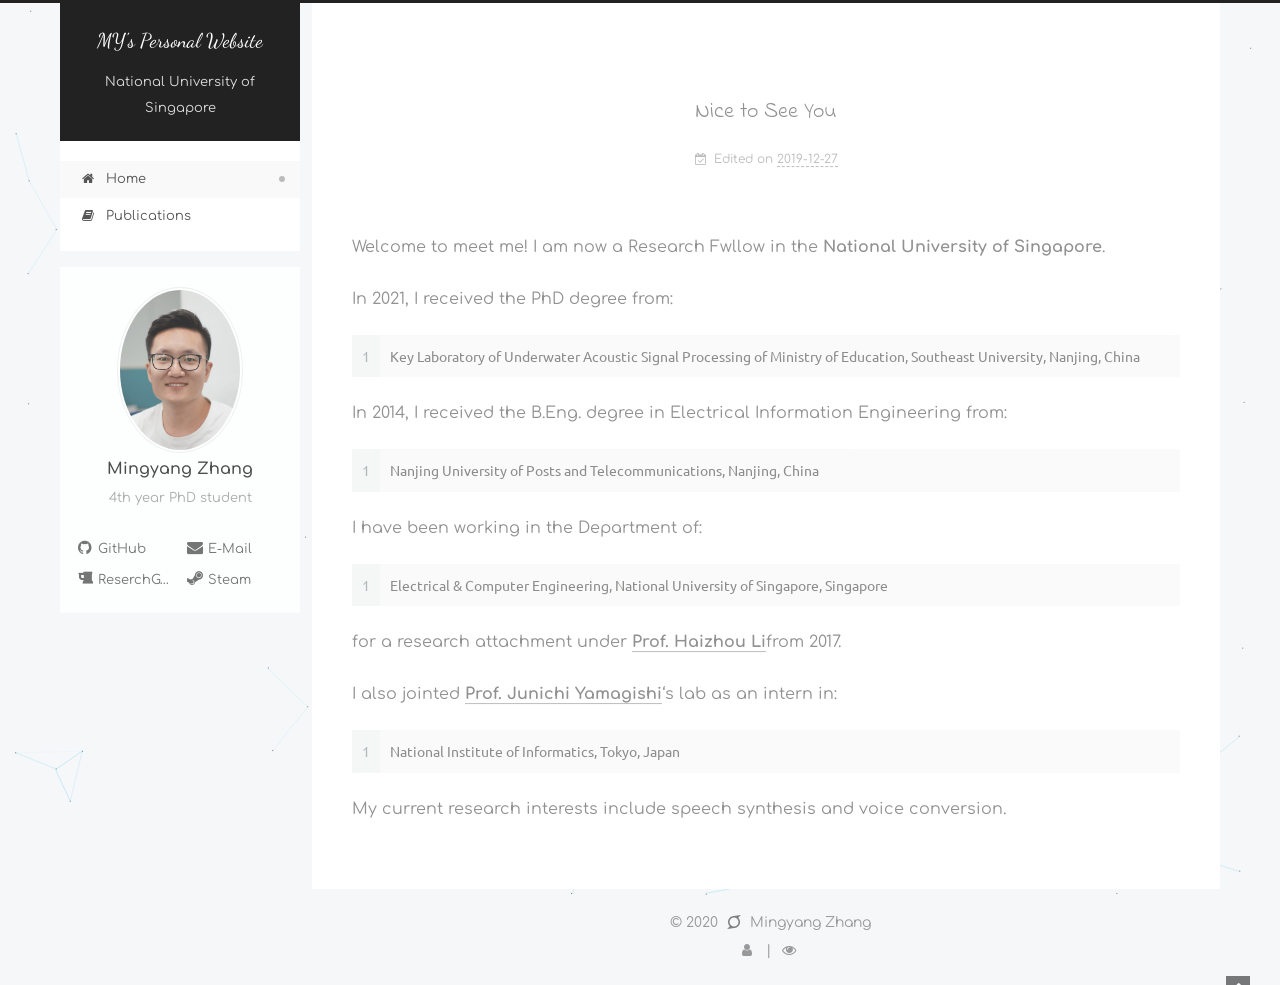
==== commit 1e3818b0: "Update index.html" ====
--- a/index.html
+++ b/index.html
@@ -144,16 +144,16 @@
 
 
 
-  <meta name="description" content="4th year PhD student">
+  <meta name="description" content="Research Fellow/Post-Doc">
 <meta property="og:type" content="website">
 <meta property="og:title" content="MY&#39;s Personal Website">
 <meta property="og:url" content="http://arkhamimp.github.io/index.html">
 <meta property="og:site_name" content="MY&#39;s Personal Website">
-<meta property="og:description" content="4th year PhD student">
+<meta property="og:description" content="Research Fellow/Post-Doc">
 <meta property="og:locale" content="en">
 <meta name="twitter:card" content="summary">
 <meta name="twitter:title" content="MY&#39;s Personal Website">
-<meta name="twitter:description" content="4th year PhD student">
+<meta name="twitter:description" content="Research Fellow/Post-Doc">
 
 
 
@@ -424,12 +424,12 @@
       
         
           
-            <p>Welcome to meet me! I am now a 4th year PhD student and a Research Engineer in the <strong>National University of Singapore</strong>.</p>
+            <p>Welcome to meet me! I am now a Research Fwllow in the <strong>National University of Singapore</strong>.</p>
+<p>In 2021, I received the PhD degree from:<br><figure class="highlight bash"><table><tr><td class="gutter"><pre><span class="line">1</span><br></pre></td><td class="code"><pre><span class="line">Key Laboratory of Underwater Acoustic Signal Processing of Ministry of Education, Southeast University, Nanjing, China</span><br></pre></td></tr></table></figure></p>
 <p>In 2014, I received the B.Eng. degree in Electrical Information Engineering from:<br><figure class="highlight bash"><table><tr><td class="gutter"><pre><span class="line">1</span><br></pre></td><td class="code"><pre><span class="line">Nanjing University of Posts and Telecommunications, Nanjing, China</span><br></pre></td></tr></table></figure></p>
-<p>I am currently working toward the Ph.D. degree in:<br><figure class="highlight bash"><table><tr><td class="gutter"><pre><span class="line">1</span><br></pre></td><td class="code"><pre><span class="line">Key Laboratory of Underwater Acoustic Signal Processing of Ministry of Education, Southeast University, Nanjing, China</span><br></pre></td></tr></table></figure></p>
-<p>I am also currently with the Department of:<br><figure class="highlight bash"><table><tr><td class="gutter"><pre><span class="line">1</span><br></pre></td><td class="code"><pre><span class="line">Electrical &amp; Computer Engineering, National University of Singapore, Singapore</span><br></pre></td></tr></table></figure></p>
-<p>for a research attachment under <a href="http://www.colips.org/~eleliha/" target="_blank" rel="noopener"><strong>Prof. Haizhou Li</strong></a>.</p>
-<p>I also have been joint <a href="https://researchmap.jp/read0205283" target="_blank" rel="noopener"><strong>Prof. Junichi Yamagishi</strong></a>‘s lab as an intern in:<br><figure class="highlight bash"><table><tr><td class="gutter"><pre><span class="line">1</span><br></pre></td><td class="code"><pre><span class="line">National Institute of Informatics, Tokyo, Japan</span><br></pre></td></tr></table></figure></p>
+<p>I have been working in the Department of:<br><figure class="highlight bash"><table><tr><td class="gutter"><pre><span class="line">1</span><br></pre></td><td class="code"><pre><span class="line">Electrical &amp; Computer Engineering, National University of Singapore, Singapore</span><br></pre></td></tr></table></figure></p>
+<p>for a research attachment under <a href="http://www.colips.org/~eleliha/" target="_blank" rel="noopener"><strong>Prof. Haizhou Li</strong></a>from 2017.</p>
+<p>I also jointed <a href="https://researchmap.jp/read0205283" target="_blank" rel="noopener"><strong>Prof. Junichi Yamagishi</strong></a>‘s lab as an intern in:<br><figure class="highlight bash"><table><tr><td class="gutter"><pre><span class="line">1</span><br></pre></td><td class="code"><pre><span class="line">National Institute of Informatics, Tokyo, Japan</span><br></pre></td></tr></table></figure></p>
 <p>My current research interests include speech synthesis and voice conversion.</p>
 
           
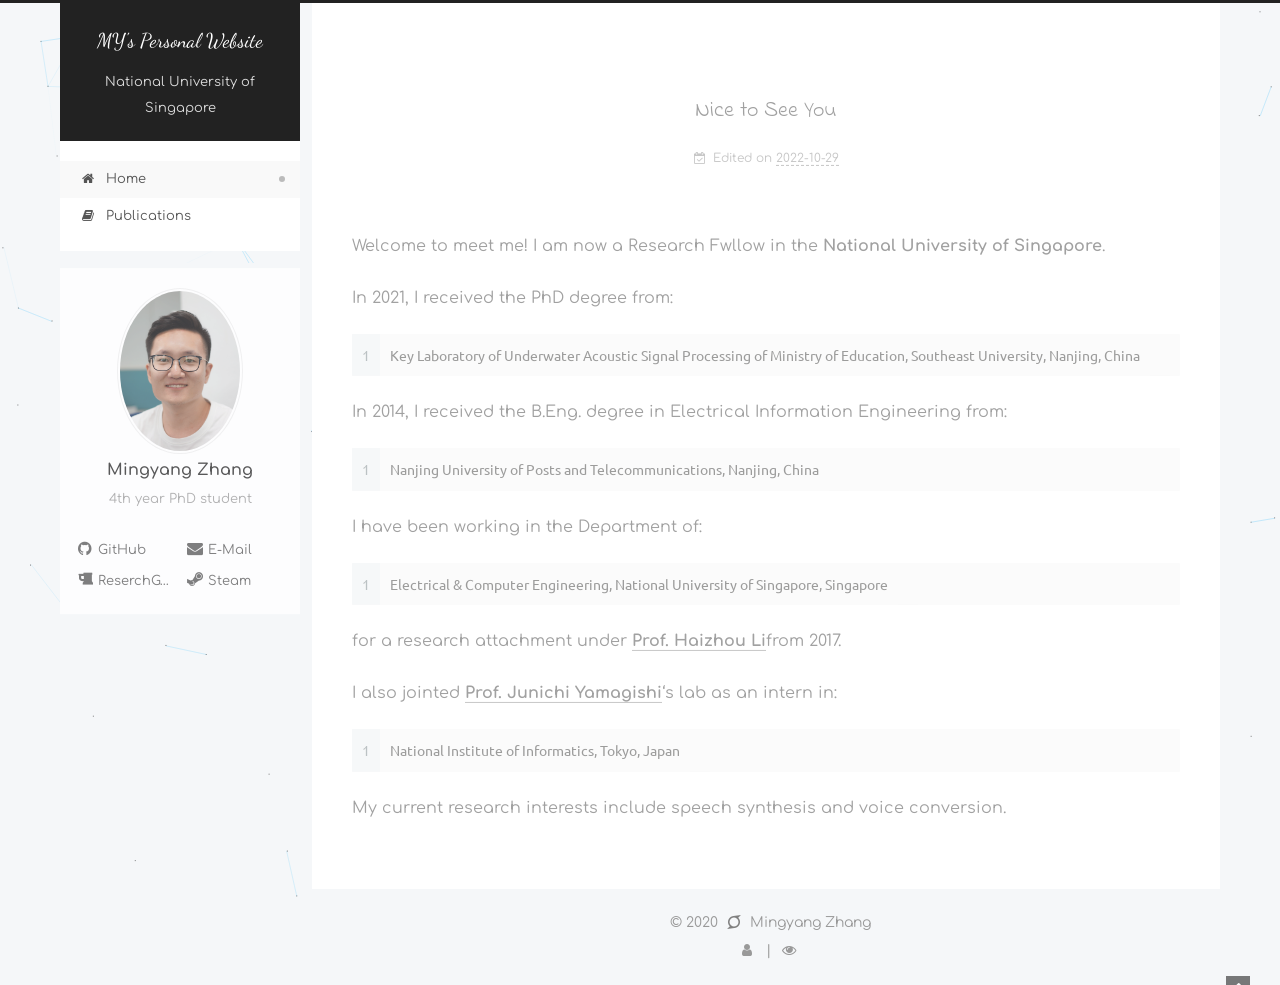
==== commit 4bab511c: "Update index.html" ====
--- a/index.html
+++ b/index.html
@@ -345,7 +345,7 @@
 
     <span hidden itemprop="author" itemscope itemtype="http://schema.org/Person">
       <meta itemprop="name" content="Mingyang Zhang">
-      <meta itemprop="description" content="4th year PhD student">
+      <meta itemprop="description" content="Research Fellow/Post-Doc">
       <meta itemprop="image" content="/uploads/photo_zhang_mingyang.jpg">
     </span>
 
@@ -388,7 +388,7 @@
                 
                   <span class="post-meta-item-text">Edited on</span>
                 
-                <time title="Modified: 2019-12-27 13:42:55" itemprop="dateModified" datetime="2019-12-27T13:42:55+08:00">2019-12-27</time>
+                <time title="Modified: 2022-10-29 13:42:55" itemprop="dateModified" datetime="2022-10-29T13:42:55+08:00">2022-10-29</time>
               
             
           </span>
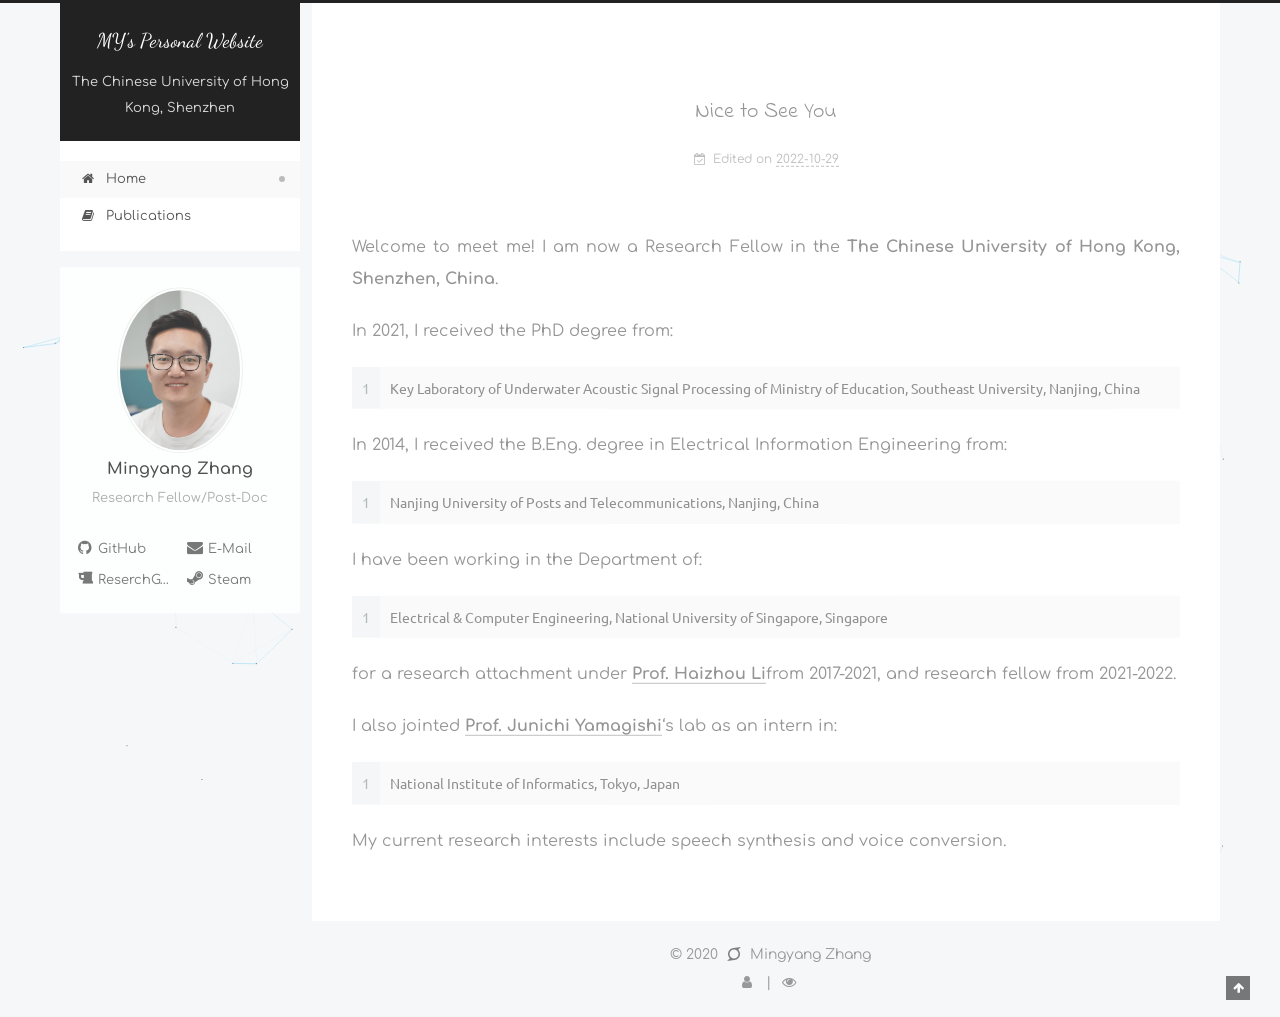
==== commit e5e1c3e6: "Update index.html" ====
--- a/index.html
+++ b/index.html
@@ -237,7 +237,7 @@
     </div>
     
       
-        <p class="site-subtitle">National University of Singapore</p>
+        <p class="site-subtitle">The Chinese University of Hong Kong, Shenzhen</p>
       
     
     
@@ -424,11 +424,11 @@
       
         
           
-            <p>Welcome to meet me! I am now a Research Fwllow in the <strong>National University of Singapore</strong>.</p>
+            <p>Welcome to meet me! I am now a Research Fellow in the <strong>The Chinese University of Hong Kong, Shenzhen, China</strong>.</p>
 <p>In 2021, I received the PhD degree from:<br><figure class="highlight bash"><table><tr><td class="gutter"><pre><span class="line">1</span><br></pre></td><td class="code"><pre><span class="line">Key Laboratory of Underwater Acoustic Signal Processing of Ministry of Education, Southeast University, Nanjing, China</span><br></pre></td></tr></table></figure></p>
 <p>In 2014, I received the B.Eng. degree in Electrical Information Engineering from:<br><figure class="highlight bash"><table><tr><td class="gutter"><pre><span class="line">1</span><br></pre></td><td class="code"><pre><span class="line">Nanjing University of Posts and Telecommunications, Nanjing, China</span><br></pre></td></tr></table></figure></p>
 <p>I have been working in the Department of:<br><figure class="highlight bash"><table><tr><td class="gutter"><pre><span class="line">1</span><br></pre></td><td class="code"><pre><span class="line">Electrical &amp; Computer Engineering, National University of Singapore, Singapore</span><br></pre></td></tr></table></figure></p>
-<p>for a research attachment under <a href="http://www.colips.org/~eleliha/" target="_blank" rel="noopener"><strong>Prof. Haizhou Li</strong></a>from 2017.</p>
+<p>for a research attachment under <a href="http://www.colips.org/~eleliha/" target="_blank" rel="noopener"><strong>Prof. Haizhou Li</strong></a>from 2017-2021, and research fellow from 2021-2022.</p>
 <p>I also jointed <a href="https://researchmap.jp/read0205283" target="_blank" rel="noopener"><strong>Prof. Junichi Yamagishi</strong></a>‘s lab as an intern in:<br><figure class="highlight bash"><table><tr><td class="gutter"><pre><span class="line">1</span><br></pre></td><td class="code"><pre><span class="line">National Institute of Informatics, Tokyo, Japan</span><br></pre></td></tr></table></figure></p>
 <p>My current research interests include speech synthesis and voice conversion.</p>
 
@@ -506,7 +506,7 @@
               <img class="site-author-image" itemprop="image" src="/uploads/photo_zhang_mingyang.jpg" alt="Mingyang Zhang">
             
               <p class="site-author-name" itemprop="name">Mingyang Zhang</p>
-              <div class="site-description motion-element" itemprop="description">4th year PhD student</div>
+              <div class="site-description motion-element" itemprop="description">Research Fellow/Post-Doc</div>
           </div>
 
           
